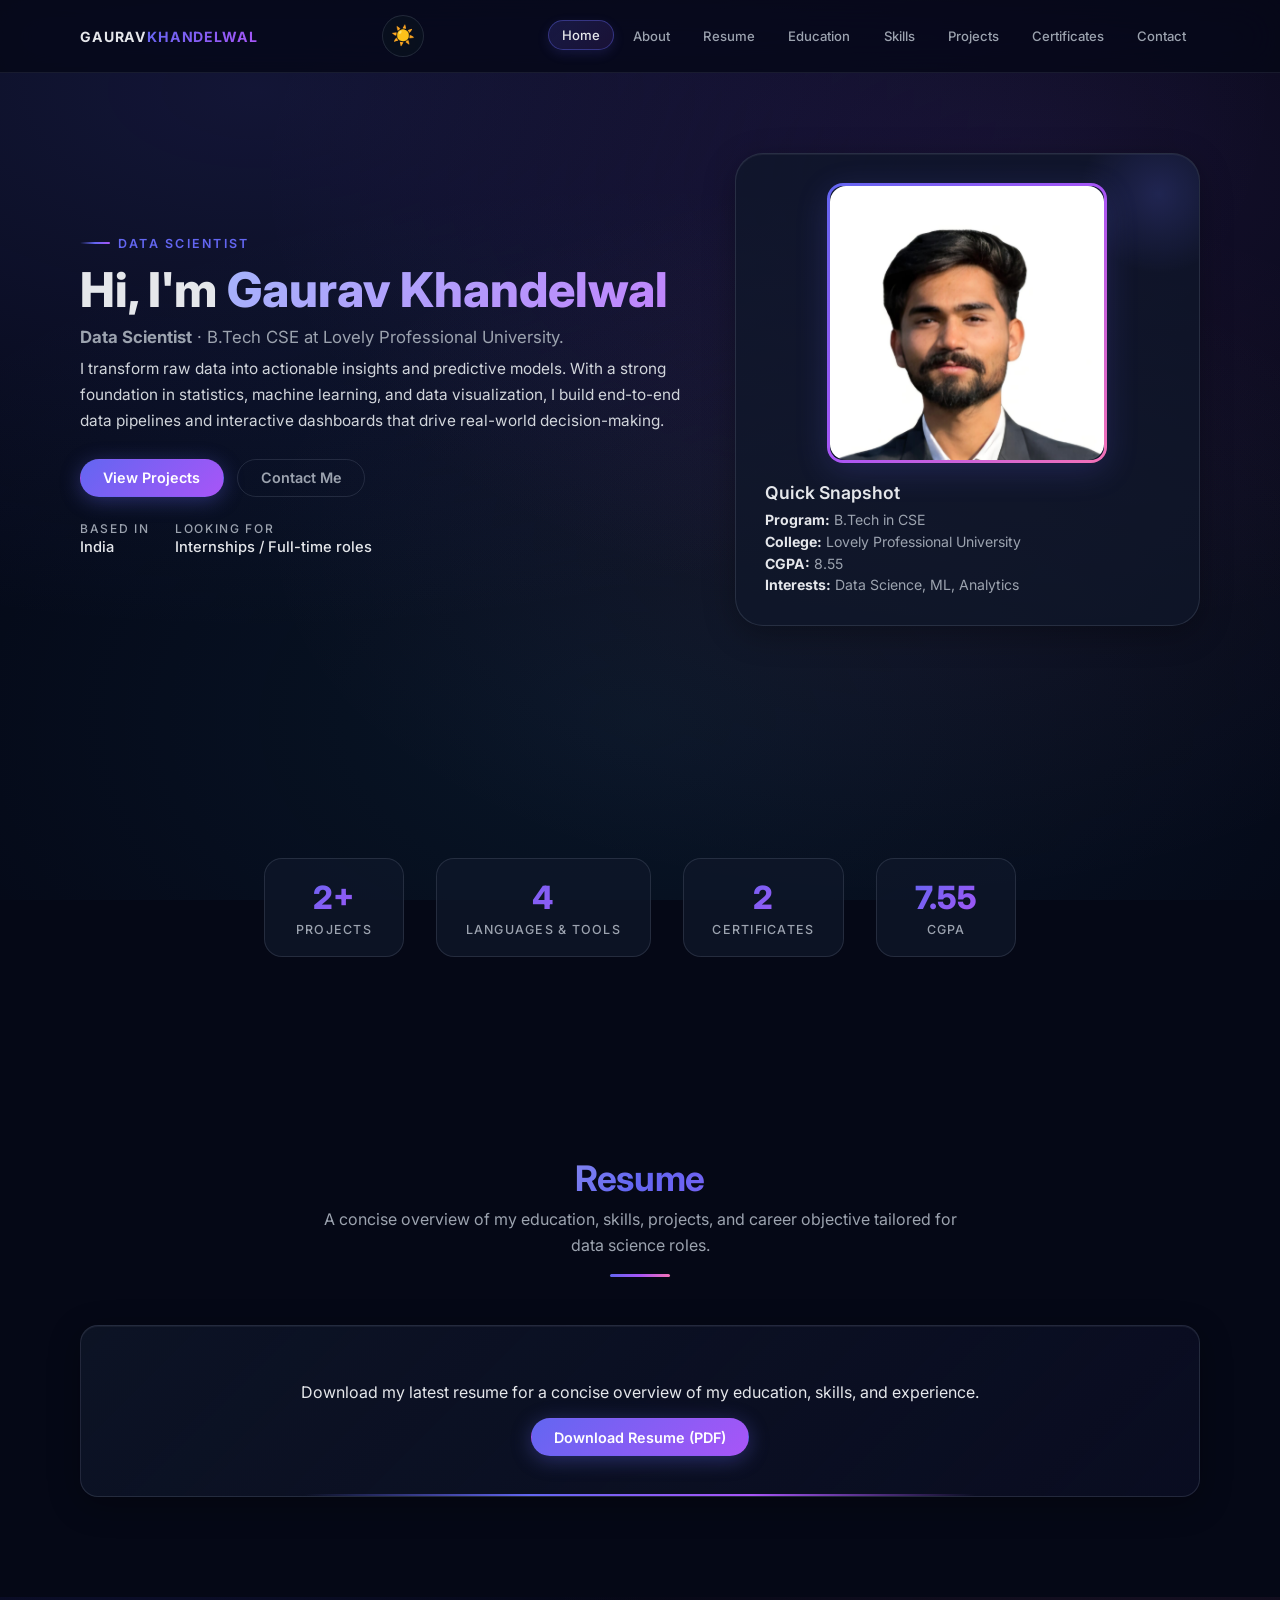
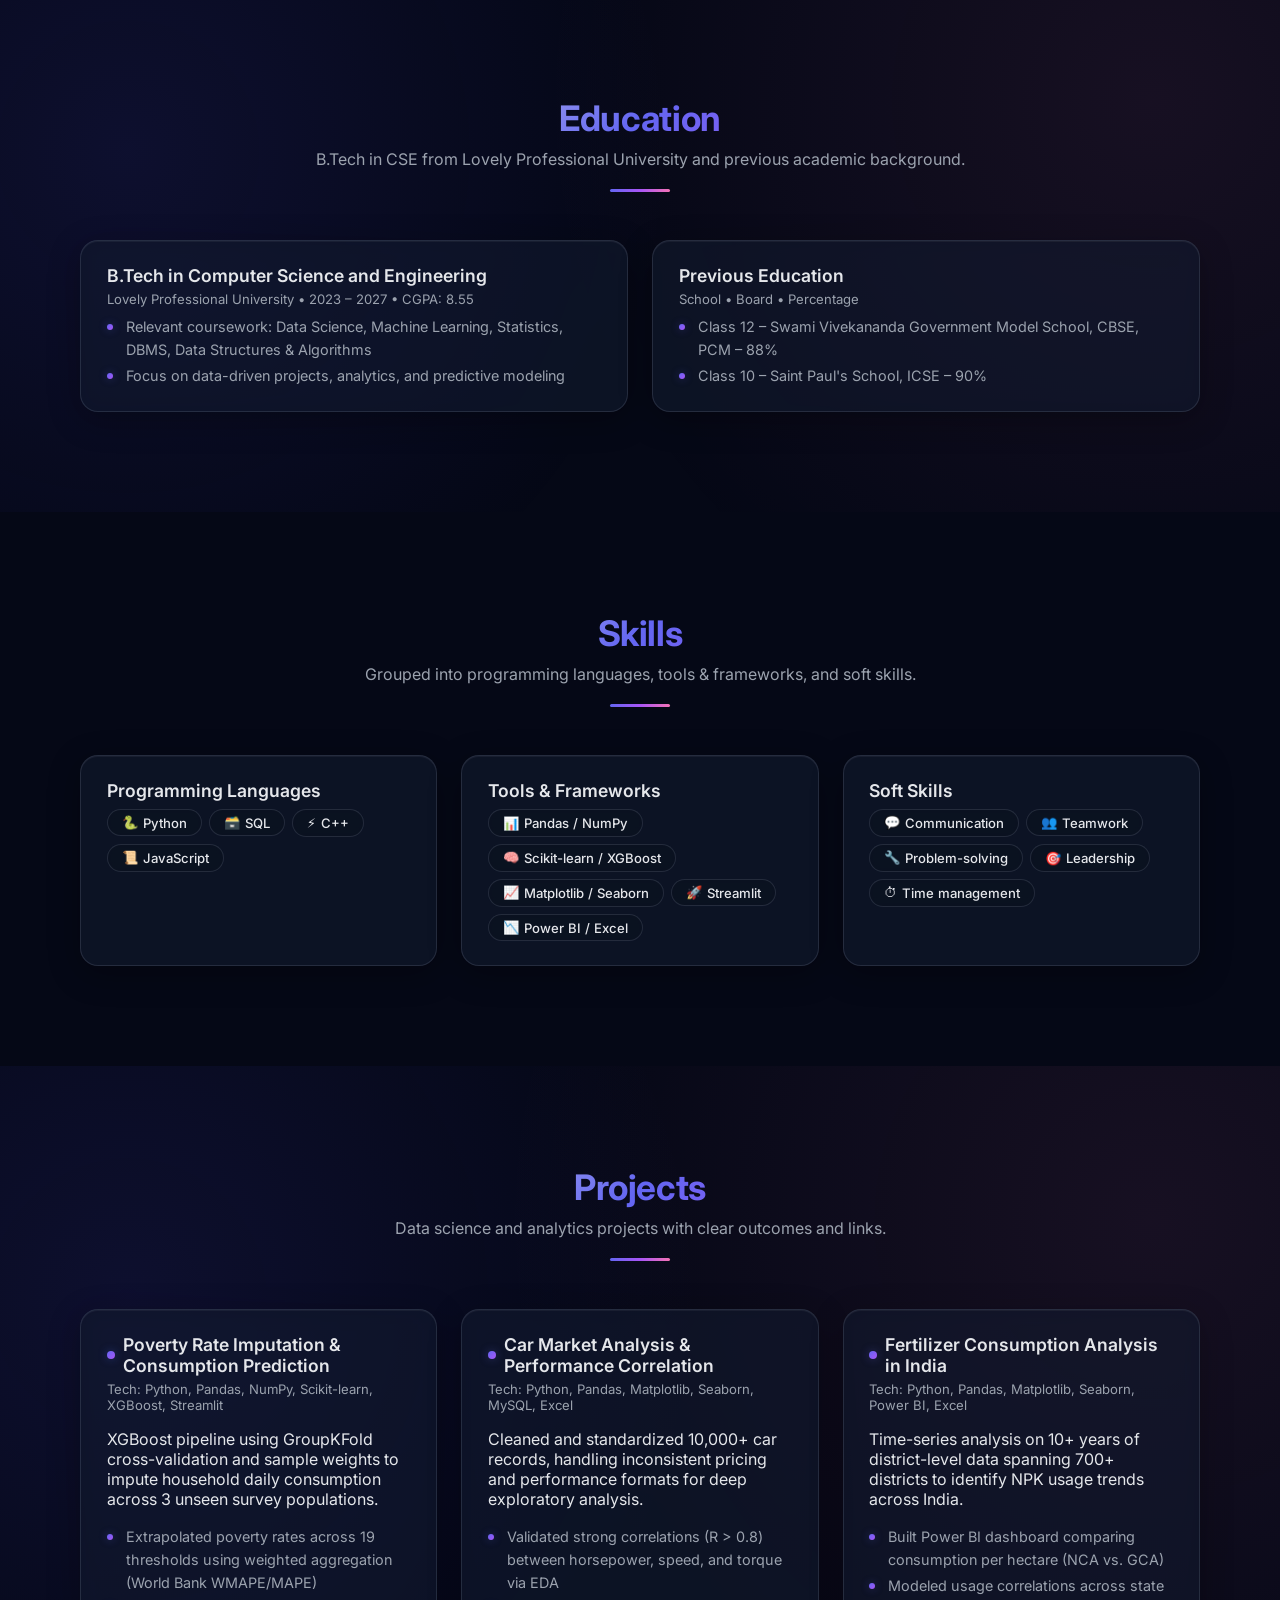
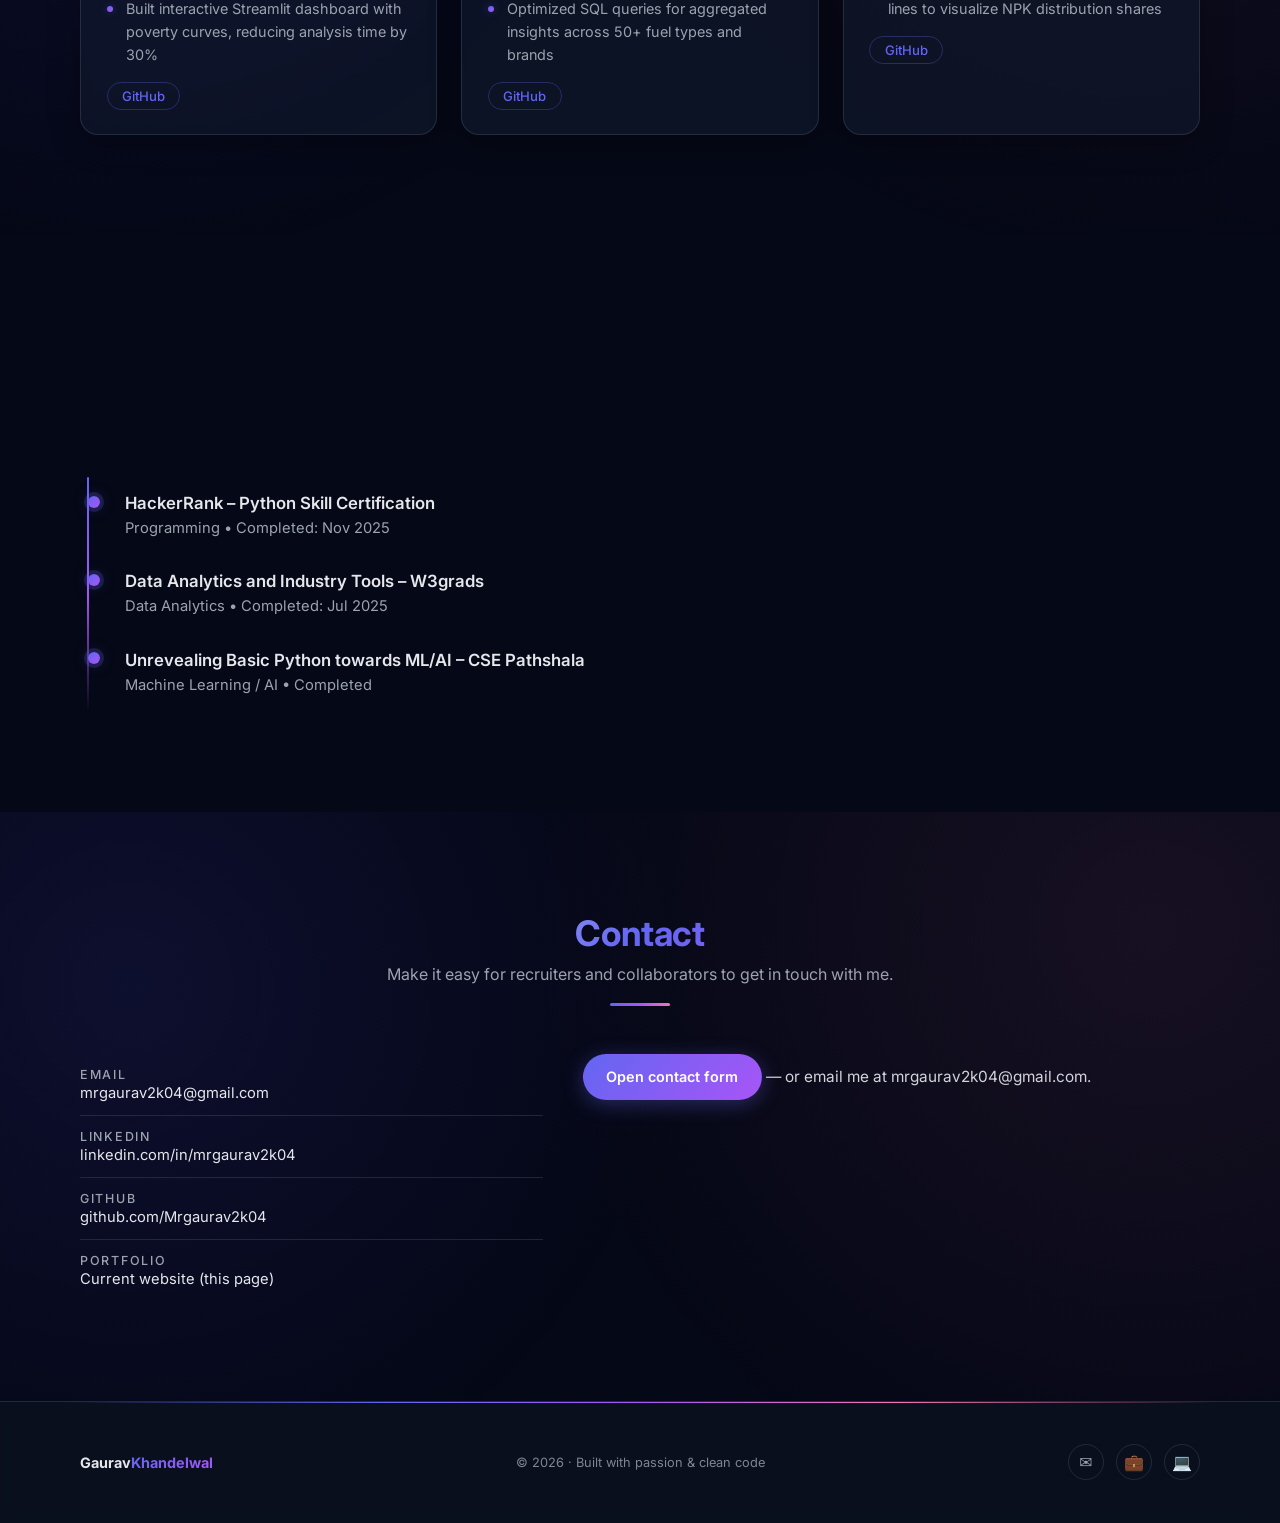
==== index.html @ 35ef51c4 "Add files via upload" ====
<!DOCTYPE html>
<html lang="en">

<head>
  <meta charset="UTF-8" />
  <meta name="viewport" content="width=device-width, initial-scale=1.0" />
  <title>Portfolio | Gaurav Khandelwal</title>
  <meta name="description"
    content="Gaurav Khandelwal – Data Scientist. B.Tech CSE at LPU. Portfolio: projects, skills, education, resume." />
  <link rel="stylesheet" href="styles.css" />
  <link rel="preconnect" href="https://fonts.googleapis.com" />
  <link rel="preconnect" href="https://fonts.gstatic.com" crossorigin />
  <link href="https://fonts.googleapis.com/css2?family=Inter:wght@300;400;500;600;700;800&display=swap"
    rel="stylesheet" />
</head>

<body>
  <canvas id="particles-canvas"></canvas>

  <header class="site-header">
    <div class="container header-inner">
      <div class="logo">Gaurav<span>Khandelwal</span></div>
      <button type="button" class="theme-toggle" id="theme-toggle" aria-label="Toggle day/night mode">
        <span class="icon-sun" aria-hidden="true">☀️</span>
        <span class="icon-moon" aria-hidden="true">🌙</span>
      </button>
      <nav class="main-nav">
        <a href="index.html">Home</a>
        <a href="about.html">About</a>
        <a href="resume.html">Resume</a>
        <a href="education.html">Education</a>
        <a href="skills.html">Skills</a>
        <a href="projects.html">Projects</a>
        <a href="certificates.html">Certificates</a>
        <a href="contact.html">Contact</a>
      </nav>
    </div>
  </header>

  <main>
    <!-- Hero / About Me -->
    <section id="about" class="section hero">
      <div class="container hero-grid">
        <div class="hero-text reveal">
          <p class="eyebrow">Data Scientist</p>
          <h1>Hi, I'm <span>Gaurav Khandelwal</span></h1>
          <p class="hero-subtitle">
            <strong>Data Scientist</strong> · B.Tech CSE at Lovely Professional University.
          </p>
          <p class="hero-body">
            I transform raw data into actionable insights and predictive models.
            With a strong foundation in statistics, machine learning, and data
            visualization, I build end-to-end data pipelines and interactive
            dashboards that drive real-world decision-making.
          </p>
          <div class="hero-actions">
            <a href="projects.html" class="btn primary">View Projects</a>
            <a href="contact.html" class="btn ghost">Contact Me</a>
          </div>
          <div class="hero-meta">
            <div class="meta-item">
              <span class="meta-label">Based in</span>
              <span class="meta-value">India</span>
            </div>
            <div class="meta-item">
              <span class="meta-label">Looking for</span>
              <span class="meta-value">Internships / Full-time roles</span>
            </div>
          </div>
        </div>
        <div class="hero-card reveal-scale">
          <div class="profile-photo-placeholder">
            <img src="WhatsApp Image 2026-03-17 at 4.55.16 PM.jpeg" alt="Portrait of Gaurav Khandelwal" />
          </div>
          <div class="hero-card-body">
            <h2>Quick Snapshot</h2>
            <ul>
              <li><strong>Program:</strong> B.Tech in CSE</li>
              <li><strong>College:</strong> Lovely Professional University</li>
              <li><strong>CGPA:</strong> 8.55</li>
              <li><strong>Interests:</strong> Data Science, ML, Analytics</li>
            </ul>
          </div>
        </div>
      </div>
    </section>

    <!-- Stats -->
    <section class="section">
      <div class="container">
        <div class="stats-row reveal">
          <div class="stat-item">
            <span class="stat-number" data-count="3" data-suffix="+">0</span>
            <span class="stat-label">Projects</span>
          </div>
          <div class="stat-item">
            <span class="stat-number" data-count="5">0</span>
            <span class="stat-label">Languages & Tools</span>
          </div>
          <div class="stat-item">
            <span class="stat-number" data-count="3">0</span>
            <span class="stat-label">Certificates</span>
          </div>
          <div class="stat-item">
            <span class="stat-number" data-count="8" data-suffix=".55">0</span>
            <span class="stat-label">CGPA</span>
          </div>
        </div>
      </div>
    </section>

    <!-- Resume -->
    <section id="resume" class="section">
      <div class="container">
        <div class="section-heading reveal">
          <h2>Resume</h2>
          <p>
            A concise overview of my education, skills, projects, and
            career objective tailored for data science roles.
          </p>
        </div>
        <div class="card resume-card reveal-scale">
          <p>
            Download my latest resume for a concise overview of my education,
            skills, and experience.
          </p>
          <a href="General CV Gaurav.pdf" class="btn primary" download>Download Resume (PDF)</a>
        </div>
      </div>
    </section>

    <!-- Education -->
    <section id="education" class="section alt">
      <div class="container">
        <div class="section-heading reveal">
          <h2>Education</h2>
          <p>
            B.Tech in CSE from Lovely Professional University and previous
            academic background.
          </p>
        </div>
        <div class="grid two-cols reveal-stagger">
          <div class="card">
            <h3>B.Tech in Computer Science and Engineering</h3>
            <p class="meta">
              Lovely Professional University • 2023 – 2027 • CGPA: 8.55
            </p>
            <ul class="bullet-list">
              <li>Relevant coursework: Data Science, Machine Learning, Statistics, DBMS, Data Structures & Algorithms
              </li>
              <li>Focus on data-driven projects, analytics, and predictive modeling</li>
            </ul>
          </div>
          <div class="card">
            <h3>Previous Education</h3>
            <p class="meta">School • Board • Percentage</p>
            <ul class="bullet-list">
              <li>Class 12 – Swami Vivekananda Government Model School, CBSE, PCM – 88%</li>
              <li>Class 10 – Saint Paul's School, ICSE – 90%</li>
            </ul>
          </div>
        </div>
      </div>
    </section>

    <!-- Skills -->
    <section id="skills" class="section">
      <div class="container">
        <div class="section-heading reveal">
          <h2>Skills</h2>
          <p>
            Grouped into programming languages, tools & frameworks, and soft
            skills.
          </p>
        </div>
        <div class="grid three-cols reveal-stagger">
          <div class="card">
            <h3>Programming Languages</h3>
            <ul class="tag-list">
              <li><span class="skill-icon">🐍</span> Python</li>
              <li><span class="skill-icon">🗃️</span> SQL</li>
              <li><span class="skill-icon">⚡</span> C++</li>
              <li><span class="skill-icon">📜</span> JavaScript</li>
            </ul>
          </div>
          <div class="card">
            <h3>Tools & Frameworks</h3>
            <ul class="tag-list">
              <li><span class="skill-icon">📊</span> Pandas / NumPy</li>
              <li><span class="skill-icon">🧠</span> Scikit-learn / XGBoost</li>
              <li><span class="skill-icon">📈</span> Matplotlib / Seaborn</li>
              <li><span class="skill-icon">🚀</span> Streamlit</li>
              <li><span class="skill-icon">📉</span> Power BI / Excel</li>
            </ul>
          </div>
          <div class="card">
            <h3>Soft Skills</h3>
            <ul class="tag-list">
              <li><span class="skill-icon">💬</span> Communication</li>
              <li><span class="skill-icon">👥</span> Teamwork</li>
              <li><span class="skill-icon">🔧</span> Problem-solving</li>
              <li><span class="skill-icon">🎯</span> Leadership</li>
              <li><span class="skill-icon">⏱</span> Time management</li>
            </ul>
          </div>
        </div>
      </div>
    </section>

    <!-- Projects -->
    <section id="projects" class="section alt">
      <div class="container">
        <div class="section-heading reveal">
          <h2>Projects</h2>
          <p>
            Data science and analytics projects with clear outcomes
            and links.
          </p>
        </div>
        <div class="grid three-cols reveal-stagger">
          <article class="card project-card">
            <h3>Poverty Rate Imputation & Consumption Prediction</h3>
            <p class="meta">Tech: Python, Pandas, NumPy, Scikit-learn, XGBoost, Streamlit</p>
            <p>
              XGBoost pipeline using GroupKFold cross-validation and sample weights
              to impute household daily consumption across 3 unseen survey populations.
            </p>
            <ul class="bullet-list">
              <li>Extrapolated poverty rates across 19 thresholds using weighted aggregation (World Bank WMAPE/MAPE)
              </li>
              <li>Built interactive Streamlit dashboard with poverty curves, reducing analysis time by 30%</li>
            </ul>
            <div class="project-links">
              <a href="https://github.com/Mrgaurav2k04/imputing-consumption-and-predict-poverty-rates" target="_blank"
                rel="noreferrer">GitHub</a>
            </div>
          </article>
          <article class="card project-card">
            <h3>Car Market Analysis & Performance Correlation</h3>
            <p class="meta">Tech: Python, Pandas, Matplotlib, Seaborn, MySQL, Excel</p>
            <p>
              Cleaned and standardized 10,000+ car records, handling inconsistent
              pricing and performance formats for deep exploratory analysis.
            </p>
            <ul class="bullet-list">
              <li>Validated strong correlations (R > 0.8) between horsepower, speed, and torque via EDA</li>
              <li>Optimized SQL queries for aggregated insights across 50+ fuel types and brands</li>
            </ul>
            <div class="project-links">
              <a href="https://github.com/Mrgaurav2k04" target="_blank" rel="noreferrer">GitHub</a>
            </div>
          </article>
          <article class="card project-card">
            <h3>Fertilizer Consumption Analysis in India</h3>
            <p class="meta">Tech: Python, Pandas, Matplotlib, Seaborn, Power BI, Excel</p>
            <p>
              Time-series analysis on 10+ years of district-level data spanning
              700+ districts to identify NPK usage trends across India.
            </p>
            <ul class="bullet-list">
              <li>Built Power BI dashboard comparing consumption per hectare (NCA vs. GCA)</li>
              <li>Modeled usage correlations across state lines to visualize NPK distribution shares</li>
            </ul>
            <div class="project-links">
              <a href="https://github.com/Mrgaurav2k04" target="_blank" rel="noreferrer">GitHub</a>
            </div>
          </article>
        </div>
      </div>
    </section>

    <!-- Certificates -->
    <section id="certificates" class="section">
      <div class="container">
        <div class="section-heading reveal">
          <h2>Certificates</h2>
          <p>
            Relevant courses and certifications that strengthen my
            profile.
          </p>
        </div>
        <div class="timeline reveal">
          <div class="timeline-item">
            <h3>HackerRank – Python Skill Certification</h3>
            <p class="meta">Programming • Completed: Nov 2025</p>
          </div>
          <div class="timeline-item">
            <h3>Data Analytics and Industry Tools – W3grads</h3>
            <p class="meta">Data Analytics • Completed: Jul 2025</p>
          </div>
          <div class="timeline-item">
            <h3>Unrevealing Basic Python towards ML/AI – CSE Pathshala</h3>
            <p class="meta">Machine Learning / AI • Completed</p>
          </div>
        </div>
      </div>
    </section>

    <!-- Contact -->
    <section id="contact" class="section alt">
      <div class="container">
        <div class="section-heading reveal">
          <h2>Contact</h2>
          <p>
            Make it easy for recruiters and collaborators to get in touch with me.
          </p>
        </div>
        <div class="contact-grid reveal">
          <div>
            <ul class="contact-list">
              <li>
                <span class="label">Email</span>
                <a href="mailto:mrgaurav2k04@gmail.com">mrgaurav2k04@gmail.com</a>
              </li>
              <li>
                <span class="label">LinkedIn</span>
                <a href="https://www.linkedin.com/in/mrgaurav2k04/" target="_blank"
                  rel="noreferrer">linkedin.com/in/mrgaurav2k04</a>
              </li>
              <li>
                <span class="label">GitHub</span>
                <a href="https://github.com/Mrgaurav2k04" target="_blank" rel="noreferrer">github.com/Mrgaurav2k04</a>
              </li>
              <li>
                <span class="label">Portfolio</span>
                <span>Current website (this page)</span>
              </li>
            </ul>
          </div>
          <p class="hero-body" style="margin-top: 0;">
            <a href="contact.html" class="btn primary">Open contact form</a>
            — or email me at <a href="mailto:mrgaurav2k04@gmail.com">mrgaurav2k04@gmail.com</a>.
          </p>
        </div>
      </div>
    </section>
  </main>

  <footer class="site-footer">
    <div class="container footer-inner">
      <div class="footer-brand">Gaurav<span>Khandelwal</span></div>
      <p class="footer-note">© <span id="year">2026</span> · Built with passion & clean code</p>
      <div class="footer-socials">
        <a href="mailto:mrgaurav2k04@gmail.com" aria-label="Email" title="Email">✉️</a>
        <a href="https://www.linkedin.com/in/mrgaurav2k04/" target="_blank" rel="noreferrer" aria-label="LinkedIn"
          title="LinkedIn">💼</a>
        <a href="https://github.com/Mrgaurav2k04" target="_blank" rel="noreferrer" aria-label="GitHub"
          title="GitHub">💻</a>
      </div>
    </div>
  </footer>

  <script src="script.js"></script>
</body>

</html>
---- styles.css ----
/* ============================================================
   DESIGN TOKENS
   ============================================================ */

:root {
  /* Palette */
  --bg: #050816;
  --bg-alt: #0b1020;
  --card-bg: rgba(15, 23, 42, 0.75);
  --card-bg-solid: #0f172a;
  --card-bg-soft: rgba(11, 18, 32, 0.8);
  --accent: #6366f1;
  --accent-soft: rgba(99, 102, 241, 0.15);
  --accent-strong: #a855f7;
  --accent-glow: rgba(99, 102, 241, 0.35);
  --accent2: #f472b6;
  --accent3: #38bdf8;
  --text: #e5e7eb;
  --muted: #9ca3af;
  --border-subtle: rgba(148, 163, 184, 0.18);
  --border-glow: rgba(99, 102, 241, 0.3);

  /* Radii */
  --radius-sm: 10px;
  --radius-md: 14px;
  --radius-lg: 18px;
  --radius-xl: 24px;

  /* Shadows */
  --shadow-soft: 0 20px 50px rgba(0, 0, 0, 0.4);
  --shadow-glow: 0 0 40px rgba(129, 140, 248, 0.35);
  --shadow-card: 0 8px 32px rgba(0, 0, 0, 0.3), inset 0 1px 0 rgba(255, 255, 255, 0.05);

  /* Layout */
  --nav-height: 72px;

  /* Backgrounds */
  --body-bg: #050816;
  --header-bg: rgba(5, 8, 22, 0.82);
  --header-border: rgba(148, 163, 184, 0.12);
  --nav-hover-bg: rgba(99, 102, 241, 0.1);
  --hero-body-color: #d1d5db;

  /* Animation */
  --ease-out-expo: cubic-bezier(0.16, 1, 0.3, 1);
  --ease-spring: cubic-bezier(0.34, 1.56, 0.64, 1);
}

[data-theme="light"] {
  --bg: #f1f5f9;
  --bg-alt: #e2e8f0;
  --card-bg: rgba(255, 255, 255, 0.78);
  --card-bg-solid: #ffffff;
  --card-bg-soft: rgba(248, 250, 252, 0.85);
  --text: #1e293b;
  --muted: #64748b;
  --border-subtle: rgba(100, 116, 139, 0.2);
  --border-glow: rgba(99, 102, 241, 0.2);
  --shadow-soft: 0 20px 50px rgba(15, 23, 42, 0.08);
  --shadow-glow: 0 0 30px rgba(99, 102, 241, 0.18);
  --shadow-card: 0 8px 32px rgba(15, 23, 42, 0.06), inset 0 1px 0 rgba(255, 255, 255, 0.8);
  --body-bg: #f1f5f9;
  --header-bg: rgba(241, 245, 249, 0.88);
  --header-border: rgba(148, 163, 184, 0.25);
  --nav-hover-bg: rgba(99, 102, 241, 0.08);
  --hero-body-color: #475569;
}

/* ============================================================
   RESET & BASE
   ============================================================ */

*,
*::before,
*::after {
  box-sizing: border-box;
}

html {
  scroll-behavior: smooth;
}

body {
  margin: 0;
  font-family: "Inter", system-ui, -apple-system, BlinkMacSystemFont, sans-serif;
  background: var(--body-bg);
  color: var(--text);
  -webkit-font-smoothing: antialiased;
  -moz-osx-font-smoothing: grayscale;
  transition: background 0.4s ease, color 0.4s ease;
  overflow-x: hidden;
  min-height: 100vh;
  position: relative;
}

/* Animated mesh gradient background */
body::before {
  content: "";
  position: fixed;
  inset: 0;
  z-index: -2;
  background:
    radial-gradient(ellipse 80% 60% at 20% 10%, rgba(99, 102, 241, 0.15), transparent),
    radial-gradient(ellipse 60% 50% at 80% 20%, rgba(168, 85, 247, 0.1), transparent),
    radial-gradient(ellipse 70% 60% at 50% 80%, rgba(56, 189, 248, 0.08), transparent),
    radial-gradient(ellipse 50% 40% at 70% 60%, rgba(244, 114, 182, 0.06), transparent);
  animation: meshShift 20s ease-in-out infinite alternate;
  pointer-events: none;
}

[data-theme="light"] body::before {
  background:
    radial-gradient(ellipse 80% 60% at 20% 10%, rgba(99, 102, 241, 0.06), transparent),
    radial-gradient(ellipse 60% 50% at 80% 20%, rgba(168, 85, 247, 0.04), transparent),
    radial-gradient(ellipse 70% 60% at 50% 80%, rgba(56, 189, 248, 0.04), transparent);
}

@keyframes meshShift {
  0% {
    opacity: 1;
    transform: scale(1);
  }

  50% {
    opacity: 0.85;
    transform: scale(1.05);
  }

  100% {
    opacity: 1;
    transform: scale(1);
  }
}

/* Particle canvas (placed by JS) */
#particles-canvas {
  position: fixed;
  inset: 0;
  z-index: -1;
  pointer-events: none;
}

a {
  color: inherit;
  text-decoration: none;
}

img {
  max-width: 100%;
  display: block;
}

/* ============================================================
   LAYOUT
   ============================================================ */

.container {
  width: min(1120px, 100% - 2.5rem);
  margin: 0 auto;
}

.section {
  padding: 100px 0;
  position: relative;
}

.section.alt {
  background:
    radial-gradient(circle at 10% 30%, rgba(79, 70, 229, 0.12), transparent 45%),
    radial-gradient(circle at 90% 20%, rgba(244, 114, 182, 0.08), transparent 50%);
}

[data-theme="light"] .section.alt {
  background:
    radial-gradient(circle at 10% 30%, rgba(99, 102, 241, 0.06), transparent 45%),
    radial-gradient(circle at 90% 20%, rgba(244, 114, 182, 0.04), transparent 50%);
}

.section-heading {
  max-width: 660px;
  margin: 0 auto 48px;
  text-align: center;
}

.section-heading h2 {
  font-size: 2.2rem;
  margin: 0 0 0.5rem;
  letter-spacing: -0.01em;
  font-weight: 700;
  background: linear-gradient(135deg, var(--text) 0%, var(--accent) 50%, var(--accent-strong) 100%);
  -webkit-background-clip: text;
  background-clip: text;
  color: transparent;
}

.section-heading p {
  margin: 0;
  color: var(--muted);
  font-size: 1rem;
  line-height: 1.6;
}

/* Section divider decoration */
.section-heading::after {
  content: "";
  display: block;
  width: 60px;
  height: 3px;
  margin: 16px auto 0;
  border-radius: 999px;
  background: linear-gradient(90deg, var(--accent), var(--accent-strong), var(--accent2));
}

/* ============================================================
   HEADER
   ============================================================ */

.site-header {
  position: sticky;
  top: 0;
  z-index: 100;
  -webkit-backdrop-filter: blur(20px) saturate(1.4);
  backdrop-filter: blur(20px) saturate(1.4);
  background: var(--header-bg);
  border-bottom: 1px solid var(--header-border);
  transition: background 0.4s ease, border-color 0.4s ease, box-shadow 0.4s ease;
}

.site-header.scrolled {
  box-shadow: 0 4px 30px rgba(0, 0, 0, 0.15);
}

.header-inner {
  height: var(--nav-height);
  display: flex;
  align-items: center;
  justify-content: space-between;
  gap: 1.5rem;
}

/* Theme toggle */
.theme-toggle {
  display: flex;
  align-items: center;
  justify-content: center;
  width: 42px;
  height: 42px;
  padding: 0;
  border: 1px solid var(--border-subtle);
  border-radius: 999px;
  background: var(--card-bg-soft);
  color: var(--text);
  cursor: pointer;
  font-size: 1.2rem;
  transition: all 0.3s var(--ease-spring);
  -webkit-backdrop-filter: blur(8px);
  backdrop-filter: blur(8px);
}

.theme-toggle:hover {
  background: var(--nav-hover-bg);
  transform: scale(1.1) rotate(15deg);
  border-color: var(--accent);
  box-shadow: 0 0 20px var(--accent-glow);
}

.theme-toggle .icon-moon {
  display: none;
}

.theme-toggle .icon-sun {
  display: block;
}

[data-theme="light"] .theme-toggle .icon-sun {
  display: none;
}

[data-theme="light"] .theme-toggle .icon-moon {
  display: block;
}

/* Logo */
.logo {
  font-weight: 700;
  letter-spacing: 0.06em;
  text-transform: uppercase;
  font-size: 0.88rem;
  color: var(--text);
  position: relative;
  transition: color 0.3s ease;
}

.logo span {
  background: linear-gradient(135deg, var(--accent), var(--accent-strong));
  -webkit-background-clip: text;
  background-clip: text;
  color: transparent;
}

/* Navigation */
.main-nav {
  display: flex;
  flex-wrap: wrap;
  gap: 0.35rem;
  font-size: 0.82rem;
}

.main-nav a {
  padding: 0.4rem 0.8rem;
  border-radius: 999px;
  color: var(--muted);
  border: 1px solid transparent;
  transition: all 0.25s var(--ease-out-expo);
  position: relative;
  font-weight: 500;
}

.main-nav a:hover,
.main-nav a.active {
  background: var(--nav-hover-bg);
  border-color: var(--border-glow);
  color: var(--text);
  transform: translateY(-1px);
  box-shadow: 0 4px 12px rgba(99, 102, 241, 0.15);
}

.main-nav a.active {
  background: linear-gradient(135deg, rgba(99, 102, 241, 0.18), rgba(168, 85, 247, 0.12));
  color: var(--text);
  border-color: rgba(99, 102, 241, 0.4);
}

/* ============================================================
   HERO
   ============================================================ */

.hero {
  padding-top: 80px;
}

.hero-grid {
  display: grid;
  grid-template-columns: minmax(0, 3fr) minmax(0, 2.3fr);
  gap: 3rem;
  align-items: center;
}

.hero-text h1 {
  font-size: clamp(2.2rem, 4.5vw, 3rem);
  margin: 0 0 0.6rem;
  font-weight: 800;
  line-height: 1.15;
}

.hero-text h1 span {
  background: linear-gradient(135deg, #a5b4fc, #c084fc, #f9a8d4);
  -webkit-background-clip: text;
  background-clip: text;
  color: transparent;
  background-size: 200% 200%;
  animation: gradientFlow 4s ease-in-out infinite;
}

[data-theme="light"] .hero-text h1 span {
  background: linear-gradient(135deg, #4f46e5, #7c3aed, #db2777);
  -webkit-background-clip: text;
  background-clip: text;
  color: transparent;
  background-size: 200% 200%;
  animation: gradientFlow 4s ease-in-out infinite;
}

@keyframes gradientFlow {

  0%,
  100% {
    background-position: 0% 50%;
  }

  50% {
    background-position: 100% 50%;
  }
}

.hero-subtitle {
  margin: 0 0 0.6rem;
  font-size: 1.05rem;
  color: var(--muted);
}

.hero-body {
  margin: 0 0 1.5rem;
  font-size: 0.96rem;
  color: var(--hero-body-color);
  line-height: 1.7;
}

.eyebrow {
  display: inline-flex;
  align-items: center;
  gap: 0.5rem;
  font-size: 0.78rem;
  text-transform: uppercase;
  letter-spacing: 0.18em;
  color: var(--accent);
  margin-bottom: 0.7rem;
  font-weight: 600;
}

.eyebrow::before {
  content: "";
  width: 30px;
  height: 2px;
  background: linear-gradient(90deg, transparent, var(--accent), var(--accent-strong));
  border-radius: 999px;
}

.hero-actions {
  display: flex;
  flex-wrap: wrap;
  gap: 0.85rem;
  margin-bottom: 1.5rem;
}

/* Buttons */
.btn {
  display: inline-flex;
  align-items: center;
  justify-content: center;
  gap: 0.4rem;
  padding: 0.6rem 1.4rem;
  border-radius: 999px;
  font-size: 0.9rem;
  font-weight: 600;
  border: 1px solid transparent;
  cursor: pointer;
  transition: all 0.3s var(--ease-spring);
  position: relative;
  overflow: hidden;
}

.btn::before {
  content: "";
  position: absolute;
  inset: 0;
  border-radius: inherit;
  opacity: 0;
  transition: opacity 0.3s ease;
}

.btn.primary {
  background: linear-gradient(135deg, var(--accent), var(--accent-strong));
  color: white;
  box-shadow: 0 4px 20px rgba(99, 102, 241, 0.35);
}

.btn.primary::before {
  background: linear-gradient(135deg, var(--accent-strong), var(--accent2));
}

.btn.primary:hover {
  transform: translateY(-2px) scale(1.02);
  box-shadow: 0 8px 35px rgba(99, 102, 241, 0.5);
}

.btn.primary:hover::before {
  opacity: 1;
}

.btn.secondary {
  background: var(--card-bg);
  color: var(--text);
  border-color: var(--border-subtle);
  -webkit-backdrop-filter: blur(8px);
  backdrop-filter: blur(8px);
}

.btn.secondary:hover {
  border-color: var(--accent);
  box-shadow: 0 4px 20px var(--accent-glow);
  transform: translateY(-2px);
}

.btn.ghost {
  background: transparent;
  color: var(--muted);
  border-color: var(--border-subtle);
}

.btn.ghost:hover {
  background: var(--nav-hover-bg);
  color: var(--text);
  border-color: var(--border-glow);
  transform: translateY(-2px);
}

.btn.full-width {
  width: 100%;
}

/* Hero meta */
.hero-meta {
  display: flex;
  flex-wrap: wrap;
  gap: 1.6rem;
  margin-top: 0.5rem;
}

.meta-item {
  display: flex;
  flex-direction: column;
  gap: 0.15rem;
}

.meta-label {
  font-size: 0.75rem;
  text-transform: uppercase;
  letter-spacing: 0.14em;
  color: var(--muted);
  font-weight: 500;
}

.meta-value {
  font-size: 0.92rem;
  font-weight: 500;
}

/* Hero card */
.hero-card {
  background: var(--card-bg);
  border-radius: 28px;
  border: 1px solid var(--border-subtle);
  box-shadow: var(--shadow-card);
  padding: 1.8rem 1.8rem 2rem;
  position: relative;
  overflow: hidden;
  -webkit-backdrop-filter: blur(16px);
  backdrop-filter: blur(16px);
  transition: transform 0.4s var(--ease-out-expo), box-shadow 0.4s ease;
}

.hero-card:hover {
  transform: translateY(-4px);
  box-shadow: var(--shadow-card), 0 0 60px var(--accent-glow);
}

/* Gradient border glow */
.hero-card::before {
  content: "";
  position: absolute;
  inset: -1px;
  border-radius: inherit;
  background: linear-gradient(135deg, rgba(99, 102, 241, 0.3), rgba(168, 85, 247, 0.2), rgba(244, 114, 182, 0.15));
  z-index: -1;
  opacity: 0;
  transition: opacity 0.4s ease;
}

.hero-card:hover::before {
  opacity: 1;
}

/* Decorative orb inside card */
.hero-card::after {
  content: "";
  position: absolute;
  top: -40px;
  right: -40px;
  width: 160px;
  height: 160px;
  border-radius: 50%;
  background: radial-gradient(circle, rgba(99, 102, 241, 0.2), transparent 70%);
  pointer-events: none;
  animation: orbFloat 6s ease-in-out infinite;
}

@keyframes orbFloat {

  0%,
  100% {
    transform: translate(0, 0);
  }

  50% {
    transform: translate(-10px, 10px);
  }
}

.hero-card>* {
  position: relative;
  z-index: 1;
}

.profile-photo-placeholder {
  width: 280px;
  height: 280px;
  border-radius: 16px;
  border: 3px solid transparent;
  background-image: linear-gradient(var(--card-bg-solid), var(--card-bg-solid)),
    linear-gradient(135deg, var(--accent), var(--accent-strong), var(--accent2));
  background-origin: border-box;
  background-clip: padding-box, border-box;
  display: flex;
  align-items: center;
  justify-content: center;
  font-size: 0.8rem;
  color: var(--muted);
  margin: 0 auto 1.2rem;
  overflow: hidden;
  box-shadow: 0 8px 32px rgba(99, 102, 241, 0.2);
  transition: transform 0.4s var(--ease-spring), box-shadow 0.4s ease;
}

.profile-photo-placeholder:hover {
  transform: scale(1.03);
  box-shadow: 0 12px 40px rgba(99, 102, 241, 0.35);
}

.profile-photo-placeholder img {
  width: 100%;
  height: 100%;
  border-radius: inherit;
  object-fit: cover;
  display: block;
}

[data-theme="light"] .hero-card {
  background: var(--card-bg);
}

[data-theme="light"] .profile-photo-placeholder {
  background-image: linear-gradient(var(--card-bg-solid), var(--card-bg-solid)),
    linear-gradient(135deg, var(--accent), var(--accent-strong), var(--accent2));
}

.hero-card-body h2 {
  margin: 0 0 0.5rem;
  font-size: 1.1rem;
  font-weight: 600;
}

.hero-card-body ul {
  list-style: none;
  margin: 0;
  padding: 0;
  font-size: 0.88rem;
  color: var(--muted);
}

.hero-card-body li+li {
  margin-top: 0.3rem;
}

.hero-card-body li strong {
  color: var(--text);
}

/* ============================================================
   CARDS & GRIDS
   ============================================================ */

.card {
  background: var(--card-bg);
  border-radius: var(--radius-lg);
  padding: 1.5rem 1.6rem;
  border: 1px solid var(--border-subtle);
  box-shadow: var(--shadow-card);
  -webkit-backdrop-filter: blur(12px);
  backdrop-filter: blur(12px);
  transition: all 0.35s var(--ease-out-expo);
  position: relative;
  overflow: hidden;
}

.card::before {
  content: "";
  position: absolute;
  inset: 0;
  border-radius: inherit;
  background: linear-gradient(135deg, rgba(99, 102, 241, 0.06), transparent 60%);
  opacity: 0;
  transition: opacity 0.35s ease;
  pointer-events: none;
}

.card:hover {
  transform: translateY(-4px);
  border-color: var(--border-glow);
  box-shadow: var(--shadow-card), 0 0 40px var(--accent-glow);
}

.card:hover::before {
  opacity: 1;
}

.card h3 {
  margin: 0 0 0.3rem;
  font-size: 1.1rem;
  font-weight: 600;
}

.grid {
  display: grid;
  gap: 1.5rem;
}

.two-cols {
  grid-template-columns: repeat(2, minmax(0, 1fr));
}

.three-cols {
  grid-template-columns: repeat(3, minmax(0, 1fr));
}

/* Resume card special */
.resume-card {
  text-align: center;
  padding: 2.5rem 2rem;
  background: linear-gradient(135deg, var(--card-bg), rgba(99, 102, 241, 0.05));
  position: relative;
}

.resume-card::after {
  content: "";
  position: absolute;
  bottom: 0;
  left: 50%;
  transform: translateX(-50%);
  width: 60%;
  height: 2px;
  background: linear-gradient(90deg, transparent, var(--accent), var(--accent-strong), transparent);
  border-radius: 999px;
}

/* ============================================================
   LISTS & TAGS
   ============================================================ */

.bullet-list {
  list-style: none;
  padding: 0;
  margin: 0.5rem 0 0;
  font-size: 0.9rem;
  color: var(--muted);
  line-height: 1.6;
}

.bullet-list li {
  position: relative;
  padding-left: 1.2rem;
}

.bullet-list li+li {
  margin-top: 0.2rem;
}

.bullet-list li::before {
  content: "";
  position: absolute;
  left: 0;
  top: 0.55rem;
  width: 6px;
  height: 6px;
  border-radius: 999px;
  background: linear-gradient(135deg, var(--accent), var(--accent-strong));
  box-shadow: 0 0 8px var(--accent-glow);
}

.tag-list {
  display: flex;
  flex-wrap: wrap;
  gap: 0.45rem;
  list-style: none;
  padding: 0;
  margin: 0.55rem 0 0;
}

.tag-list li {
  font-size: 0.82rem;
  padding: 0.3rem 0.85rem;
  border-radius: 999px;
  border: 1px solid var(--border-subtle);
  background: var(--card-bg-soft);
  color: var(--text);
  display: inline-flex;
  align-items: center;
  gap: 0.35rem;
  transition: all 0.25s var(--ease-spring);
  -webkit-backdrop-filter: blur(6px);
  backdrop-filter: blur(6px);
  font-weight: 500;
}

.tag-list li:hover {
  border-color: var(--accent);
  background: rgba(99, 102, 241, 0.12);
  transform: translateY(-2px) scale(1.05);
  box-shadow: 0 4px 16px var(--accent-glow);
}

.tag-list .skill-icon {
  font-style: normal;
  line-height: 1;
}

.meta {
  font-size: 0.82rem;
  color: var(--muted);
  margin: 0.15rem 0 0.45rem;
}

/* ============================================================
   PROJECT CARDS
   ============================================================ */

.project-card {
  position: relative;
}

.project-card h3 {
  margin-top: 0;
  display: flex;
  align-items: center;
  gap: 0.5rem;
}

.project-card h3::before {
  content: "";
  width: 8px;
  height: 8px;
  border-radius: 50%;
  background: linear-gradient(135deg, var(--accent), var(--accent-strong));
  box-shadow: 0 0 10px var(--accent-glow);
  flex-shrink: 0;
}

.project-links {
  display: flex;
  flex-wrap: wrap;
  gap: 0.7rem;
  margin-top: 1rem;
}

.project-links a {
  font-size: 0.82rem;
  color: var(--accent);
  padding: 0.3rem 0.9rem;
  border-radius: 999px;
  border: 1px solid var(--border-glow);
  transition: all 0.25s var(--ease-spring);
  font-weight: 500;
}

.project-links a:hover {
  background: rgba(99, 102, 241, 0.15);
  color: var(--text);
  transform: translateY(-1px);
  box-shadow: 0 4px 12px var(--accent-glow);
}

.hint {
  margin-top: 0.75rem;
  font-size: 0.82rem;
  color: var(--muted);
}

/* ============================================================
   TIMELINE
   ============================================================ */

.timeline {
  position: relative;
  margin-top: 1rem;
  padding-left: 2rem;
}

.timeline::before {
  content: "";
  position: absolute;
  left: 0.45rem;
  top: 0;
  bottom: 0;
  width: 2px;
  background: linear-gradient(to bottom, var(--accent), var(--accent-strong), transparent);
  border-radius: 999px;
}

.timeline-item {
  position: relative;
  padding: 1rem 0 1rem 0.8rem;
}

.timeline-item::before {
  content: "";
  position: absolute;
  left: -1.47rem;
  top: 1.15rem;
  width: 12px;
  height: 12px;
  border-radius: 50%;
  background: linear-gradient(135deg, var(--accent), var(--accent-strong));
  box-shadow: 0 0 0 4px rgba(99, 102, 241, 0.2), 0 0 15px var(--accent-glow);
  transition: all 0.3s ease;
}

.timeline-item:hover::before {
  transform: scale(1.3);
  box-shadow: 0 0 0 6px rgba(99, 102, 241, 0.3), 0 0 25px var(--accent-glow);
}

.timeline-item h3 {
  margin: 0;
  font-size: 1.05rem;
  font-weight: 600;
}

.timeline-item p {
  margin: 0.25rem 0 0;
  font-size: 0.92rem;
  color: var(--muted);
  line-height: 1.5;
}

.timeline-item a {
  display: inline-block;
  margin-top: 0.4rem;
  font-size: 0.82rem;
  color: var(--accent);
  transition: color 0.2s ease;
}

.timeline-item a:hover {
  color: var(--text);
}

/* ============================================================
   CERTIFICATE CARDS
   ============================================================ */

.cert-grid {
  display: grid;
  gap: 1.5rem;
}

.cert-card {
  display: grid;
  grid-template-columns: 220px 1fr;
  gap: 1.5rem;
  align-items: center;
  background: var(--card-bg);
  border-radius: var(--radius-xl);
  padding: 1.5rem;
  border: 1px solid var(--border-subtle);
  box-shadow: var(--shadow-card);
  -webkit-backdrop-filter: blur(12px);
  backdrop-filter: blur(12px);
  transition: all 0.35s var(--ease-out-expo);
  overflow: hidden;
  position: relative;
}

.cert-card::before {
  content: "";
  position: absolute;
  inset: 0;
  border-radius: inherit;
  background: linear-gradient(135deg, rgba(99, 102, 241, 0.06), transparent 60%);
  opacity: 0;
  transition: opacity 0.35s ease;
  pointer-events: none;
}

.cert-card:hover {
  transform: translateY(-4px);
  border-color: var(--border-glow);
  box-shadow: var(--shadow-card), 0 0 40px var(--accent-glow);
}

.cert-card:hover::before {
  opacity: 1;
}

.cert-thumb {
  border-radius: var(--radius-md);
  overflow: hidden;
  border: 1px solid var(--border-subtle);
  background: var(--card-bg-soft);
  aspect-ratio: 4 / 3;
  position: relative;
  transition: all 0.35s var(--ease-spring);
  cursor: pointer;
}

.cert-thumb img {
  width: 100%;
  height: 100%;
  object-fit: cover;
  display: block;
  transition: transform 0.4s var(--ease-out-expo);
}

.cert-thumb:hover img {
  transform: scale(1.05);
}

.cert-thumb::after {
  content: "🔍 Preview";
  position: absolute;
  inset: 0;
  display: flex;
  align-items: center;
  justify-content: center;
  background: rgba(0, 0, 0, 0.55);
  color: #fff;
  font-size: 0.8rem;
  font-weight: 600;
  letter-spacing: 0.05em;
  opacity: 0;
  transition: opacity 0.3s ease;
  border-radius: inherit;
}

.cert-thumb:hover::after {
  opacity: 1;
}

.cert-details h3 {
  margin: 0 0 0.35rem;
  font-size: 1.1rem;
  font-weight: 600;
}

.cert-details .meta {
  margin-bottom: 0.4rem;
}

.cert-details p {
  font-size: 0.9rem;
  color: var(--muted);
  margin: 0 0 0.5rem;
  line-height: 1.5;
}

.cert-details a {
  display: inline-flex;
  align-items: center;
  gap: 0.3rem;
  font-size: 0.82rem;
  color: var(--accent);
  padding: 0.3rem 0.9rem;
  border-radius: 999px;
  border: 1px solid var(--border-glow);
  transition: all 0.25s var(--ease-spring);
  font-weight: 500;
}

.cert-details a:hover {
  background: rgba(99, 102, 241, 0.15);
  color: var(--text);
  transform: translateY(-1px);
  box-shadow: 0 4px 12px var(--accent-glow);
}

/* Fullscreen certificate preview overlay */
.cert-overlay {
  position: fixed;
  inset: 0;
  z-index: 9999;
  background: rgba(0, 0, 0, 0.85);
  display: flex;
  align-items: center;
  justify-content: center;
  opacity: 0;
  pointer-events: none;
  transition: opacity 0.3s ease;
  cursor: zoom-out;
  -webkit-backdrop-filter: blur(8px);
  backdrop-filter: blur(8px);
}

.cert-overlay.active {
  opacity: 1;
  pointer-events: all;
}

.cert-overlay img {
  max-width: 90vw;
  max-height: 85vh;
  border-radius: var(--radius-lg);
  box-shadow: 0 20px 60px rgba(0, 0, 0, 0.5);
  transform: scale(0.9);
  transition: transform 0.4s var(--ease-spring);
}

.cert-overlay.active img {
  transform: scale(1);
}

@media (max-width: 768px) {
  .cert-card {
    grid-template-columns: 1fr;
  }

  .cert-thumb {
    max-width: 280px;
  }
}

/* ============================================================
   CONTACT
   ============================================================ */

.contact-grid {
  display: grid;
  grid-template-columns: minmax(0, 1.5fr) minmax(0, 2fr);
  gap: 2.5rem;
  align-items: flex-start;
}

.contact-list {
  list-style: none;
  padding: 0;
  margin: 0;
  font-size: 0.92rem;
}

.contact-list li {
  padding: 0.8rem 0;
  border-bottom: 1px solid var(--border-subtle);
  transition: all 0.25s ease;
}

.contact-list li:last-child {
  border-bottom: none;
}

.contact-list li:hover {
  padding-left: 0.5rem;
}

.contact-list .label {
  display: block;
  font-size: 0.78rem;
  text-transform: uppercase;
  letter-spacing: 0.14em;
  color: var(--muted);
  margin-bottom: 0.15rem;
  font-weight: 500;
}

.contact-list a {
  color: var(--text);
  transition: color 0.2s ease;
}

.contact-list a:hover {
  color: var(--accent);
}

/* Contact form */
.contact-form {
  background: var(--card-bg);
  border-radius: var(--radius-xl);
  padding: 2rem;
  border: 1px solid var(--border-subtle);
  box-shadow: var(--shadow-card);
  -webkit-backdrop-filter: blur(12px);
  backdrop-filter: blur(12px);
  position: relative;
  overflow: hidden;
}

.contact-form::before {
  content: "";
  position: absolute;
  top: 0;
  left: 0;
  right: 0;
  height: 3px;
  background: linear-gradient(90deg, var(--accent), var(--accent-strong), var(--accent2));
  border-radius: 999px 999px 0 0;
}

.form-row {
  display: flex;
  flex-direction: column;
  gap: 0.4rem;
  margin-bottom: 1rem;
}

.form-row label {
  font-size: 0.82rem;
  color: var(--muted);
  font-weight: 500;
}

.form-row input,
.form-row textarea {
  border-radius: var(--radius-md);
  border: 1px solid var(--border-subtle);
  background: var(--card-bg-soft);
  padding: 0.65rem 1rem;
  font-size: 0.88rem;
  color: var(--text);
  outline: none;
  transition: all 0.25s ease;
  font-family: inherit;
  -webkit-backdrop-filter: blur(6px);
  backdrop-filter: blur(6px);
}

.form-row textarea {
  border-radius: var(--radius-md);
  min-height: 130px;
  resize: vertical;
}

.form-row input:focus,
.form-row textarea:focus {
  border-color: var(--accent);
  box-shadow: 0 0 0 3px rgba(99, 102, 241, 0.15), 0 4px 16px rgba(99, 102, 241, 0.1);
  background: var(--card-bg);
}

/* ============================================================
   FOOTER
   ============================================================ */

.site-footer {
  border-top: 1px solid var(--border-subtle);
  background: var(--card-bg-soft);
  padding: 2.5rem 0;
  font-size: 0.82rem;
  color: var(--muted);
  position: relative;
  -webkit-backdrop-filter: blur(10px);
  backdrop-filter: blur(10px);
}

.site-footer::before {
  content: "";
  position: absolute;
  top: 0;
  left: 0;
  right: 0;
  height: 1px;
  background: linear-gradient(90deg, transparent 5%, var(--accent) 30%, var(--accent-strong) 50%, var(--accent2) 70%, transparent 95%);
}

.footer-inner {
  display: flex;
  justify-content: space-between;
  align-items: center;
  gap: 1.5rem;
  flex-wrap: wrap;
}

.footer-brand {
  font-weight: 700;
  font-size: 0.9rem;
  color: var(--text);
}

.footer-brand span {
  background: linear-gradient(135deg, var(--accent), var(--accent-strong));
  -webkit-background-clip: text;
  background-clip: text;
  color: transparent;
}

.footer-note {
  opacity: 0.8;
  font-size: 0.8rem;
}

.footer-socials {
  display: flex;
  gap: 0.75rem;
}

.footer-socials a {
  display: flex;
  align-items: center;
  justify-content: center;
  width: 36px;
  height: 36px;
  border-radius: 50%;
  border: 1px solid var(--border-subtle);
  color: var(--muted);
  transition: all 0.3s var(--ease-spring);
  font-size: 1rem;
}

.footer-socials a:hover {
  color: var(--text);
  border-color: var(--accent);
  background: rgba(99, 102, 241, 0.12);
  transform: translateY(-3px);
  box-shadow: 0 4px 12px var(--accent-glow);
}

/* ============================================================
   SCROLL REVEAL ANIMATIONS
   ============================================================ */

.reveal {
  opacity: 0;
  transform: translateY(30px);
  transition: opacity 0.7s var(--ease-out-expo), transform 0.7s var(--ease-out-expo);
}

.reveal.visible {
  opacity: 1;
  transform: translateY(0);
}

/* Staggered children */
.reveal-stagger>* {
  opacity: 0;
  transform: translateY(20px);
  transition: opacity 0.5s var(--ease-out-expo), transform 0.5s var(--ease-out-expo);
}

.reveal-stagger.visible>*:nth-child(1) {
  transition-delay: 0.05s;
  opacity: 1;
  transform: translateY(0);
}

.reveal-stagger.visible>*:nth-child(2) {
  transition-delay: 0.12s;
  opacity: 1;
  transform: translateY(0);
}

.reveal-stagger.visible>*:nth-child(3) {
  transition-delay: 0.19s;
  opacity: 1;
  transform: translateY(0);
}

.reveal-stagger.visible>*:nth-child(4) {
  transition-delay: 0.26s;
  opacity: 1;
  transform: translateY(0);
}

.reveal-stagger.visible>*:nth-child(5) {
  transition-delay: 0.33s;
  opacity: 1;
  transform: translateY(0);
}

.reveal-stagger.visible>*:nth-child(6) {
  transition-delay: 0.40s;
  opacity: 1;
  transform: translateY(0);
}

/* Fade scale for hero */
.reveal-scale {
  opacity: 0;
  transform: scale(0.95) translateY(15px);
  transition: opacity 0.6s var(--ease-out-expo), transform 0.6s var(--ease-spring);
}

.reveal-scale.visible {
  opacity: 1;
  transform: scale(1) translateY(0);
}

/* ============================================================
   FLOATING ANIMATION FOR DECORATIONS
   ============================================================ */

@keyframes float {

  0%,
  100% {
    transform: translateY(0);
  }

  50% {
    transform: translateY(-12px);
  }
}

@keyframes pulse {

  0%,
  100% {
    opacity: 0.6;
    transform: scale(1);
  }

  50% {
    opacity: 1;
    transform: scale(1.05);
  }
}

@keyframes spin-slow {
  from {
    transform: rotate(0deg);
  }

  to {
    transform: rotate(360deg);
  }
}

/* Decorative floating shapes */
.decoration {
  position: absolute;
  pointer-events: none;
  z-index: 0;
}

.decoration-orb {
  border-radius: 50%;
  filter: blur(40px);
  animation: float 8s ease-in-out infinite;
}

.decoration-ring {
  border: 2px solid rgba(99, 102, 241, 0.15);
  border-radius: 50%;
  animation: spin-slow 25s linear infinite;
}

/* ============================================================
   PAGE TRANSITION
   ============================================================ */

.page-transition {
  animation: pageIn 0.5s var(--ease-out-expo) both;
}

@keyframes pageIn {
  from {
    opacity: 0;
    transform: translateY(12px);
  }

  to {
    opacity: 1;
    transform: translateY(0);
  }
}

/* ============================================================
   STAT COUNTER
   ============================================================ */

.stats-row {
  display: flex;
  flex-wrap: wrap;
  gap: 2rem;
  justify-content: center;
  margin-top: 2rem;
}

.stat-item {
  text-align: center;
  padding: 1.2rem 1.8rem;
  background: var(--card-bg);
  border-radius: var(--radius-lg);
  border: 1px solid var(--border-subtle);
  -webkit-backdrop-filter: blur(8px);
  backdrop-filter: blur(8px);
  transition: all 0.3s var(--ease-spring);
  min-width: 140px;
}

.stat-item:hover {
  transform: translateY(-4px);
  border-color: var(--border-glow);
  box-shadow: 0 8px 24px var(--accent-glow);
}

.stat-number {
  display: block;
  font-size: 2rem;
  font-weight: 800;
  background: linear-gradient(135deg, var(--accent), var(--accent-strong));
  -webkit-background-clip: text;
  background-clip: text;
  color: transparent;
  line-height: 1.2;
}

.stat-label {
  display: block;
  font-size: 0.78rem;
  color: var(--muted);
  text-transform: uppercase;
  letter-spacing: 0.1em;
  margin-top: 0.3rem;
  font-weight: 500;
}

/* ============================================================
   CUSTOM SCROLLBAR
   ============================================================ */

::-webkit-scrollbar {
  width: 8px;
}

::-webkit-scrollbar-track {
  background: var(--bg);
}

::-webkit-scrollbar-thumb {
  background: linear-gradient(to bottom, var(--accent), var(--accent-strong));
  border-radius: 999px;
}

::-webkit-scrollbar-thumb:hover {
  background: linear-gradient(to bottom, var(--accent-strong), var(--accent2));
}

/* ============================================================
   RESPONSIVE
   ============================================================ */

@media (max-width: 960px) {
  .hero-grid {
    grid-template-columns: minmax(0, 1fr);
  }

  .hero-card {
    order: -1;
  }

  .contact-grid {
    grid-template-columns: minmax(0, 1fr);
  }

  .two-cols {
    grid-template-columns: minmax(0, 1fr);
  }

  .three-cols {
    grid-template-columns: repeat(2, minmax(0, 1fr));
  }
}

@media (max-width: 768px) {
  .header-inner {
    flex-direction: column;
    align-items: flex-start;
    padding-block: 0.7rem;
    gap: 0.6rem;
    height: auto;
  }

  .main-nav {
    justify-content: flex-start;
  }

  .section {
    padding: 72px 0;
  }

  .three-cols {
    grid-template-columns: minmax(0, 1fr);
  }

  .stats-row {
    gap: 1rem;
  }

  .stat-item {
    min-width: 110px;
    padding: 1rem 1.2rem;
  }

  .stat-number {
    font-size: 1.6rem;
  }
}

@media (max-width: 520px) {
  .container {
    width: min(100% - 1.6rem, 100%);
  }

  .main-nav {
    gap: 0.3rem;
  }

  .main-nav a {
    padding-inline: 0.45rem;
    font-size: 0.76rem;
  }

  .section-heading h2 {
    font-size: 1.7rem;
  }

  .profile-photo-placeholder {
    width: 200px;
    height: 200px;
  }
}

/* ============================================================
   SELECTION HIGHLIGHT
   ============================================================ */

::selection {
  background: rgba(99, 102, 241, 0.35);
  color: #fff;
}

[data-theme="light"] ::selection {
  background: rgba(99, 102, 241, 0.25);
  color: #1e293b;
}

/* ============================================================
   LIGHT MODE OVERRIDES
   ============================================================ */

[data-theme="light"] .btn.ghost:hover {
  background: rgba(99, 102, 241, 0.06);
}

[data-theme="light"] .btn.secondary {
  background: var(--card-bg);
}
/* ============================================================
   SKILL BARS
   ============================================================ */

.skill-bar-list {
  list-style: none;
  padding: 0;
  margin: 1.2rem 0 0;
  display: flex;
  flex-direction: column;
  gap: 1.2rem;
}

.skill-bar-item {
  display: flex;
  flex-direction: column;
  gap: 0.5rem;
}

.skill-info {
  display: flex;
  justify-content: space-between;
  align-items: center;
  font-size: 0.95rem;
  font-weight: 500;
}

.skill-name {
  display: flex;
  align-items: center;
  gap: 0.5rem;
}

.skill-percentage {
  color: var(--muted);
  font-size: 0.85rem;
  font-family: monospace;
}

.skill-bar-track {
  width: 100%;
  height: 10px;
  background: var(--card-bg-soft);
  border-radius: 4px;
  overflow: hidden;
  border: 1px solid var(--border-subtle);
}

.skill-bar-fill {
  height: 100%;
  background: linear-gradient(90deg, var(--accent), var(--accent-strong));
  border-radius: 4px;
  position: relative;
  width: 0; /* animate from 0 */
  animation: fillBar 1.5s var(--ease-out-expo) forwards;
}

/* Barcode effect */
.skill-bar-fill::after {
  content: '' ;
  position: absolute;
  inset: 0;
  background-image: repeating-linear-gradient(90deg, transparent, transparent 4px, rgba(0, 0, 0, 0.2) 4px, rgba(0, 0, 0, 0.2) 6px);
}

@keyframes fillBar {
  from { width: 0; }
  to { width: var(--fill); }
}
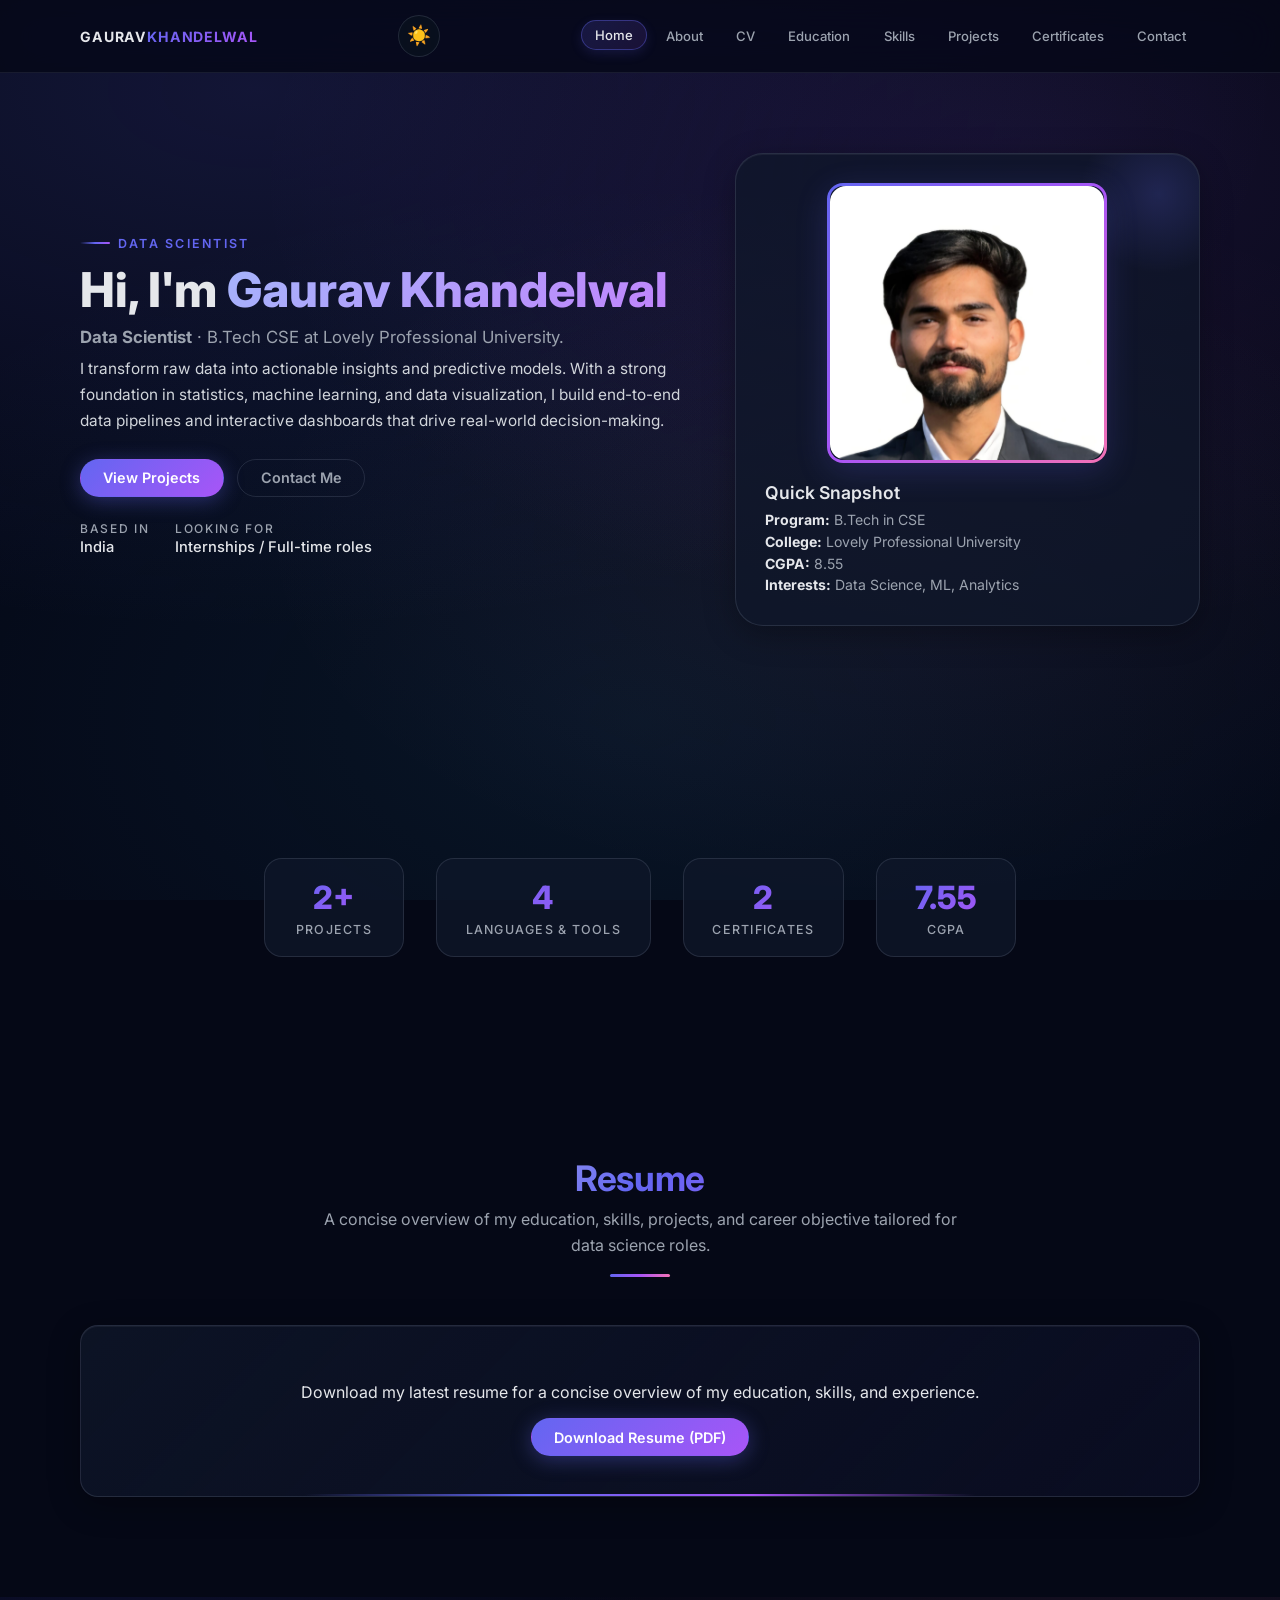
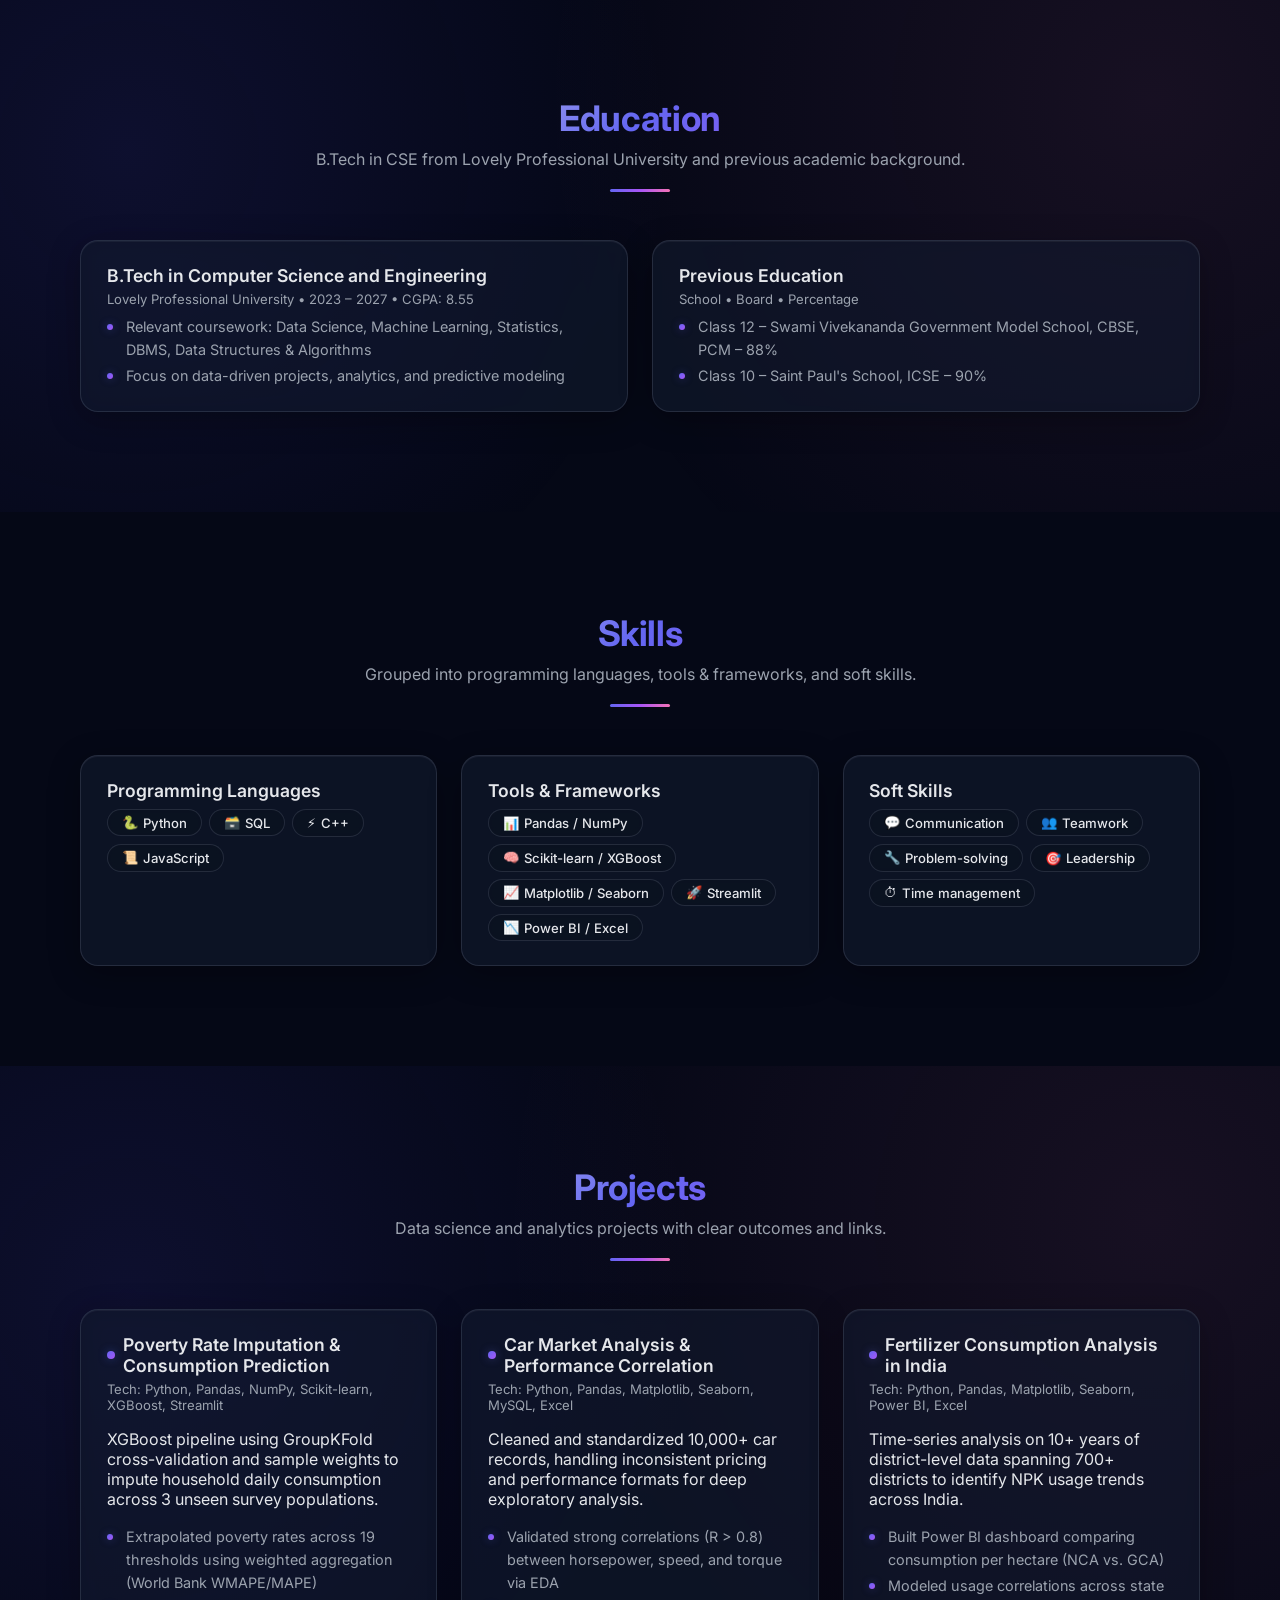
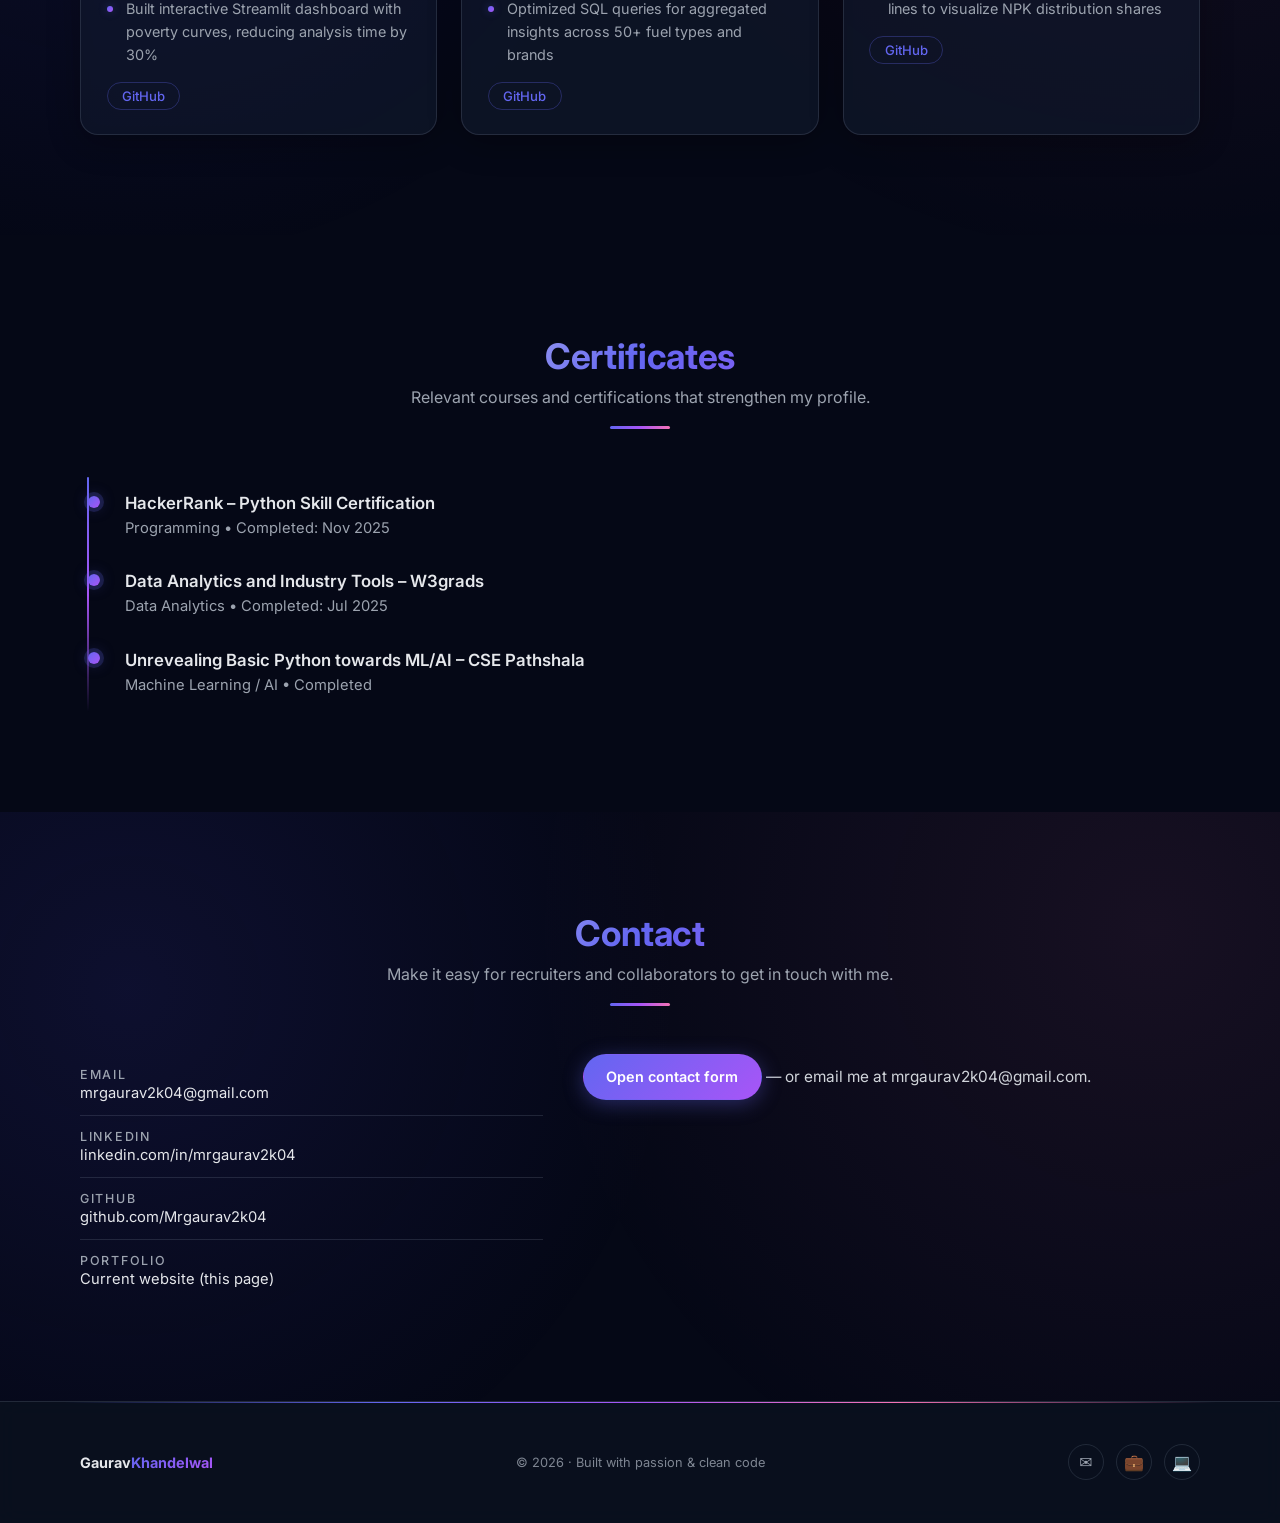
==== commit 8cf20c6b: "Update index.html" ====
--- a/index.html
+++ b/index.html
@@ -27,7 +27,7 @@
       <nav class="main-nav">
         <a href="index.html">Home</a>
         <a href="about.html">About</a>
-        <a href="resume.html">Resume</a>
+        <a href="resume.html">CV</a>
         <a href="education.html">Education</a>
         <a href="skills.html">Skills</a>
         <a href="projects.html">Projects</a>
@@ -353,4 +353,4 @@
   <script src="script.js"></script>
 </body>
 
-</html>+</html>
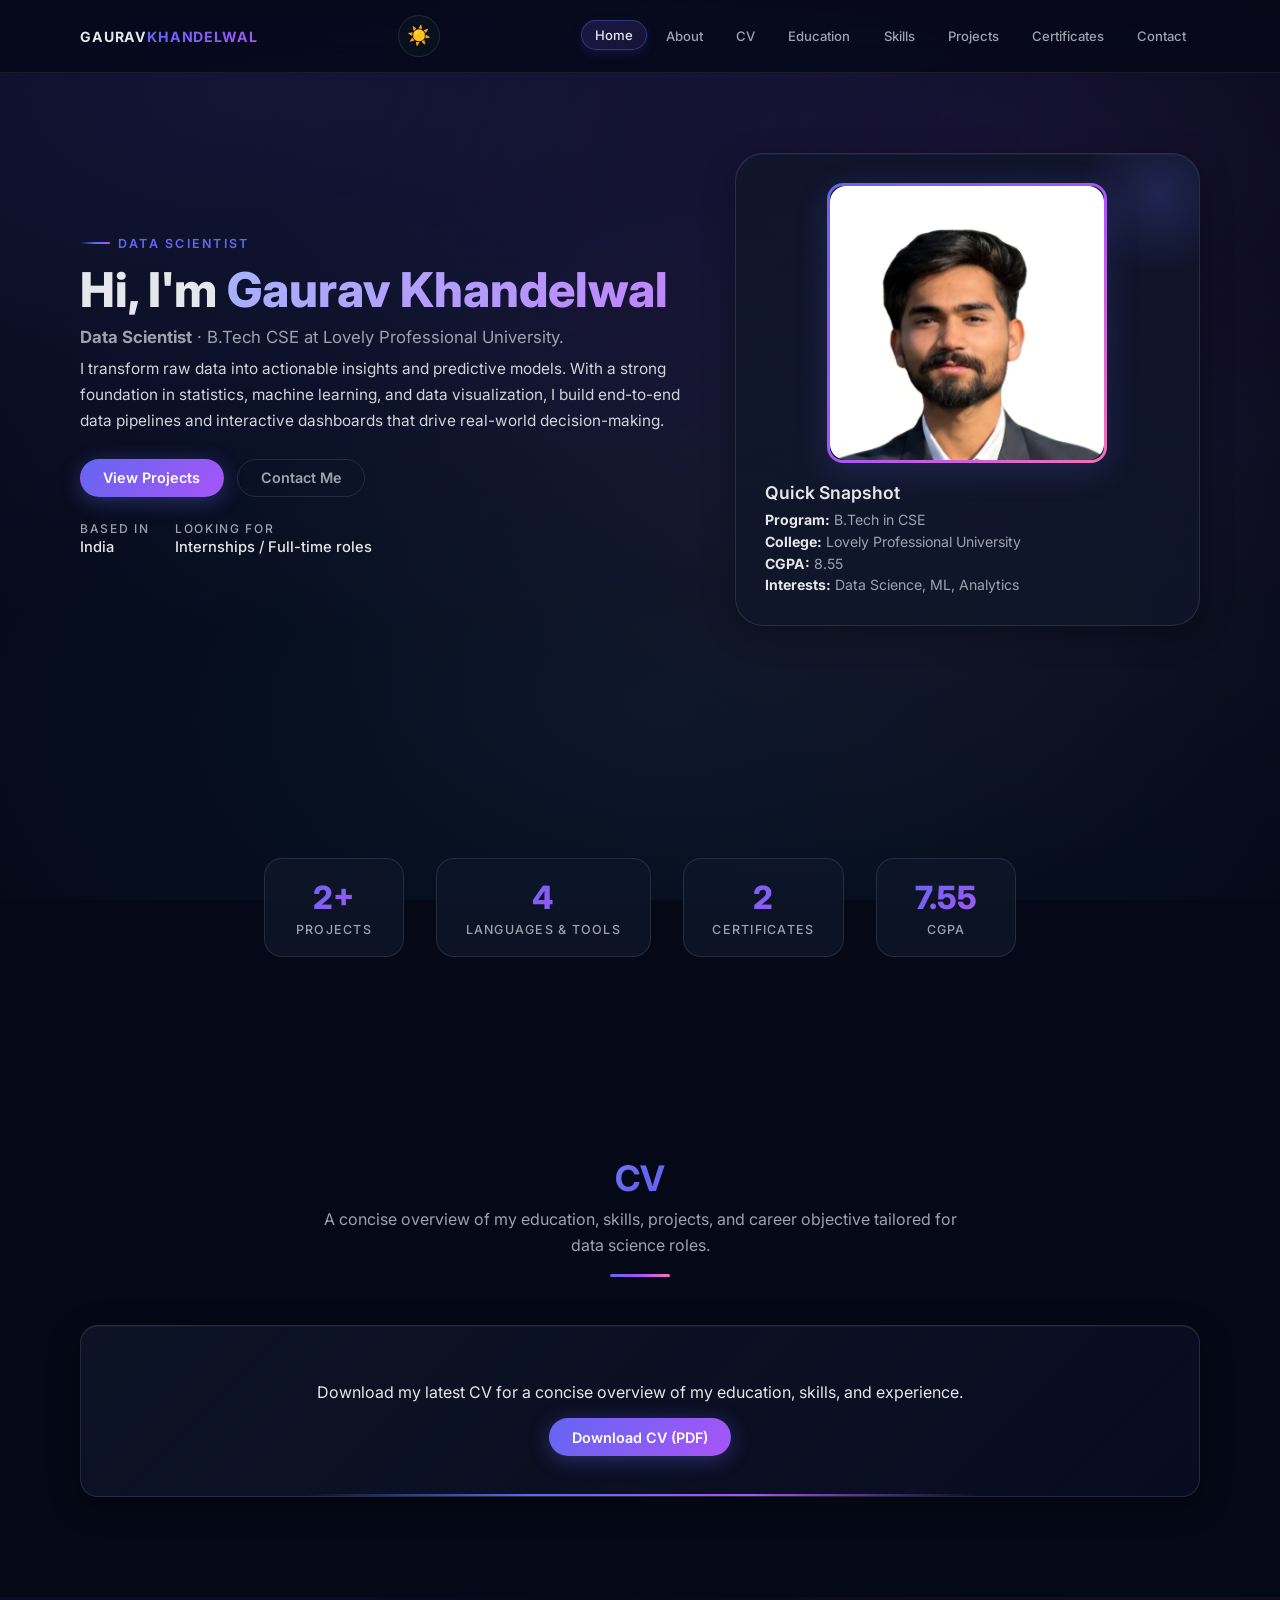
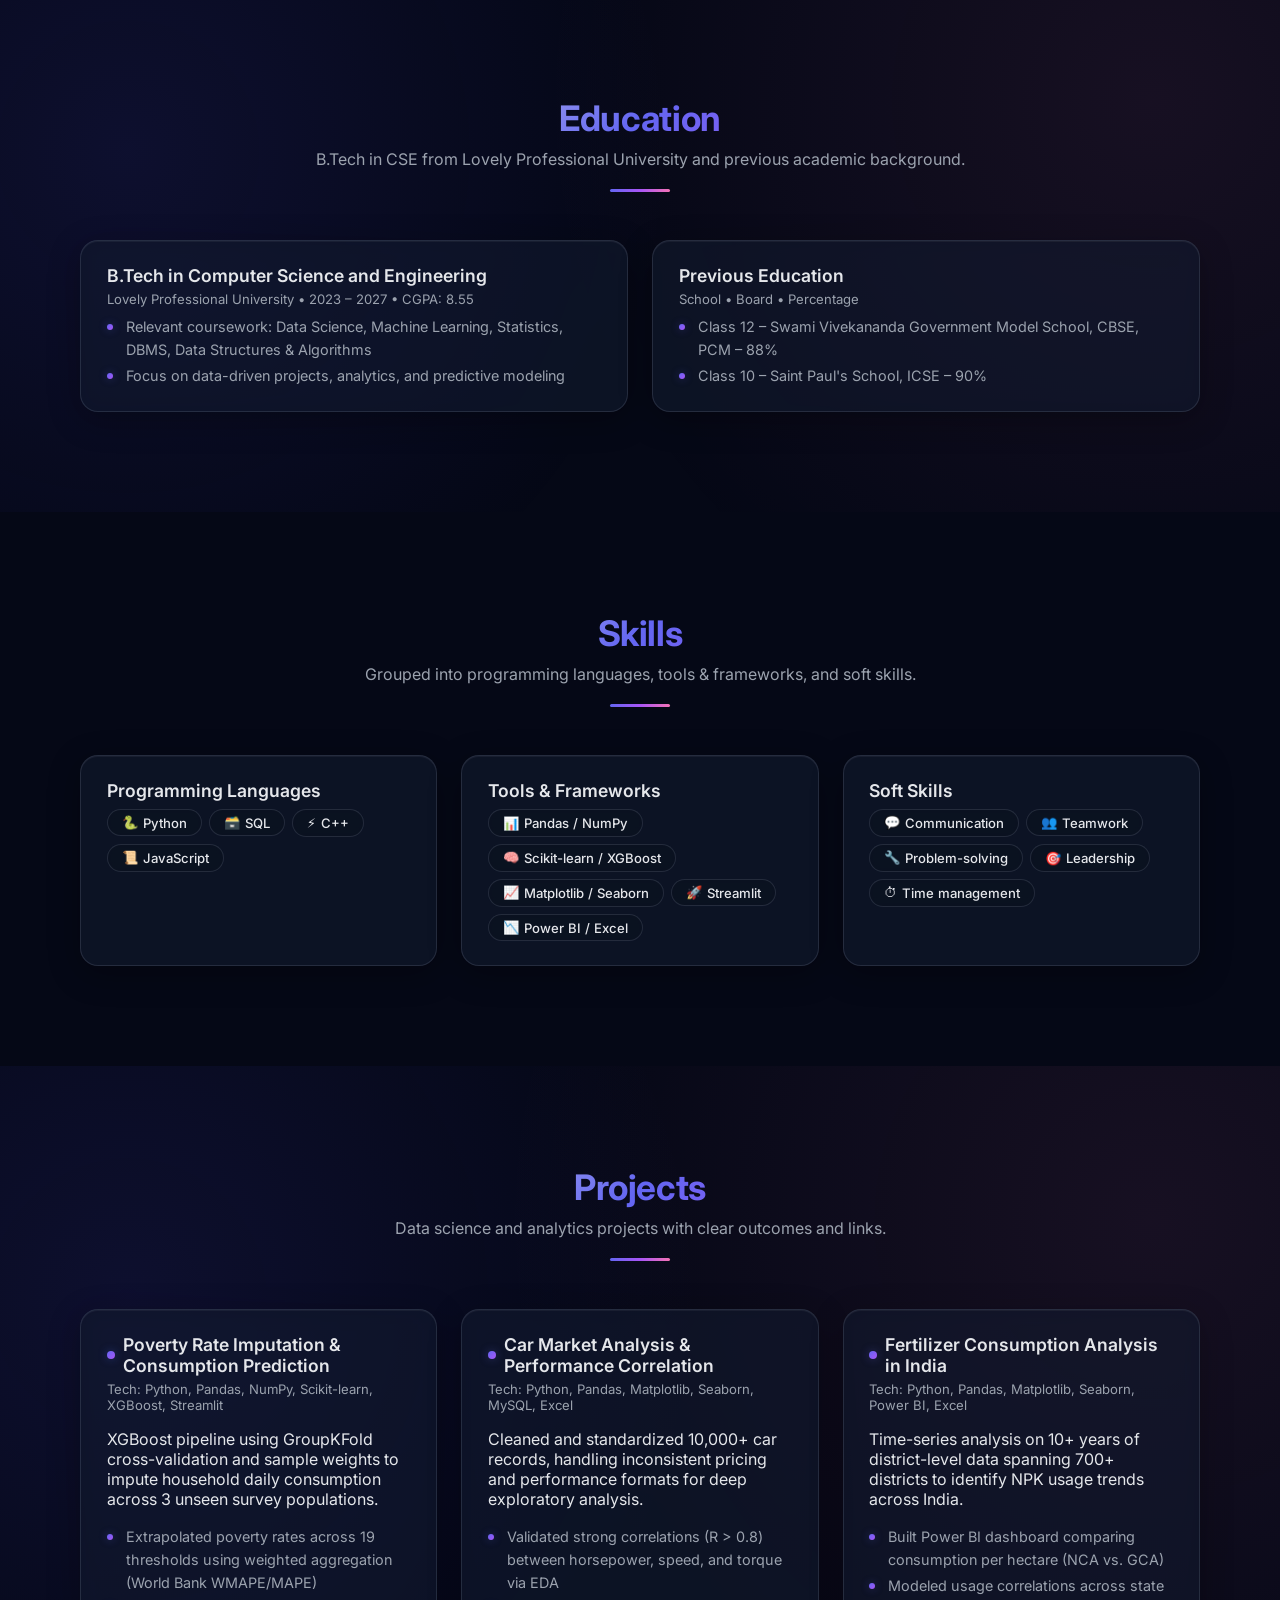
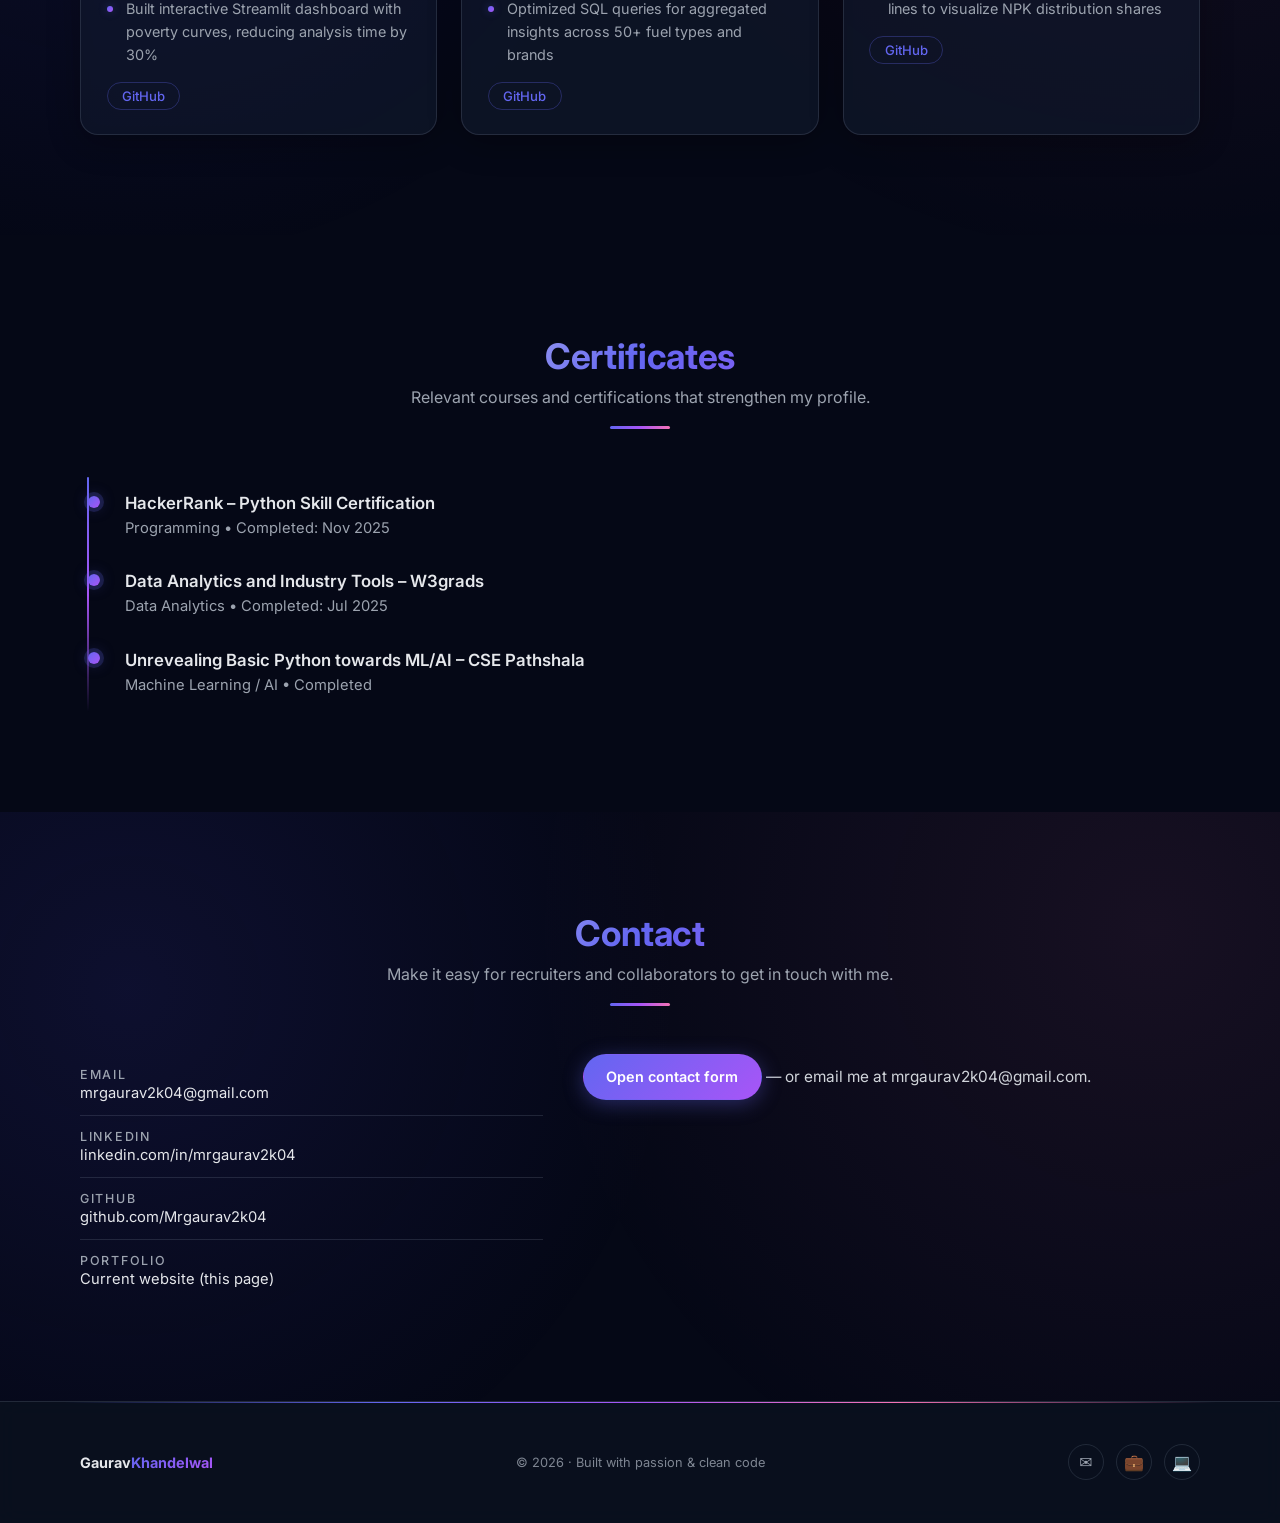
==== commit 8f2c35c1: "Update index.html" ====
--- a/index.html
+++ b/index.html
@@ -113,7 +113,7 @@
     <section id="resume" class="section">
       <div class="container">
         <div class="section-heading reveal">
-          <h2>Resume</h2>
+          <h2>CV</h2>
           <p>
             A concise overview of my education, skills, projects, and
             career objective tailored for data science roles.
@@ -121,10 +121,10 @@
         </div>
         <div class="card resume-card reveal-scale">
           <p>
-            Download my latest resume for a concise overview of my education,
+            Download my latest CV for a concise overview of my education,
             skills, and experience.
           </p>
-          <a href="General CV Gaurav.pdf" class="btn primary" download>Download Resume (PDF)</a>
+          <a href="General CV Gaurav.pdf" class="btn primary" download>Download CV (PDF)</a>
         </div>
       </div>
     </section>
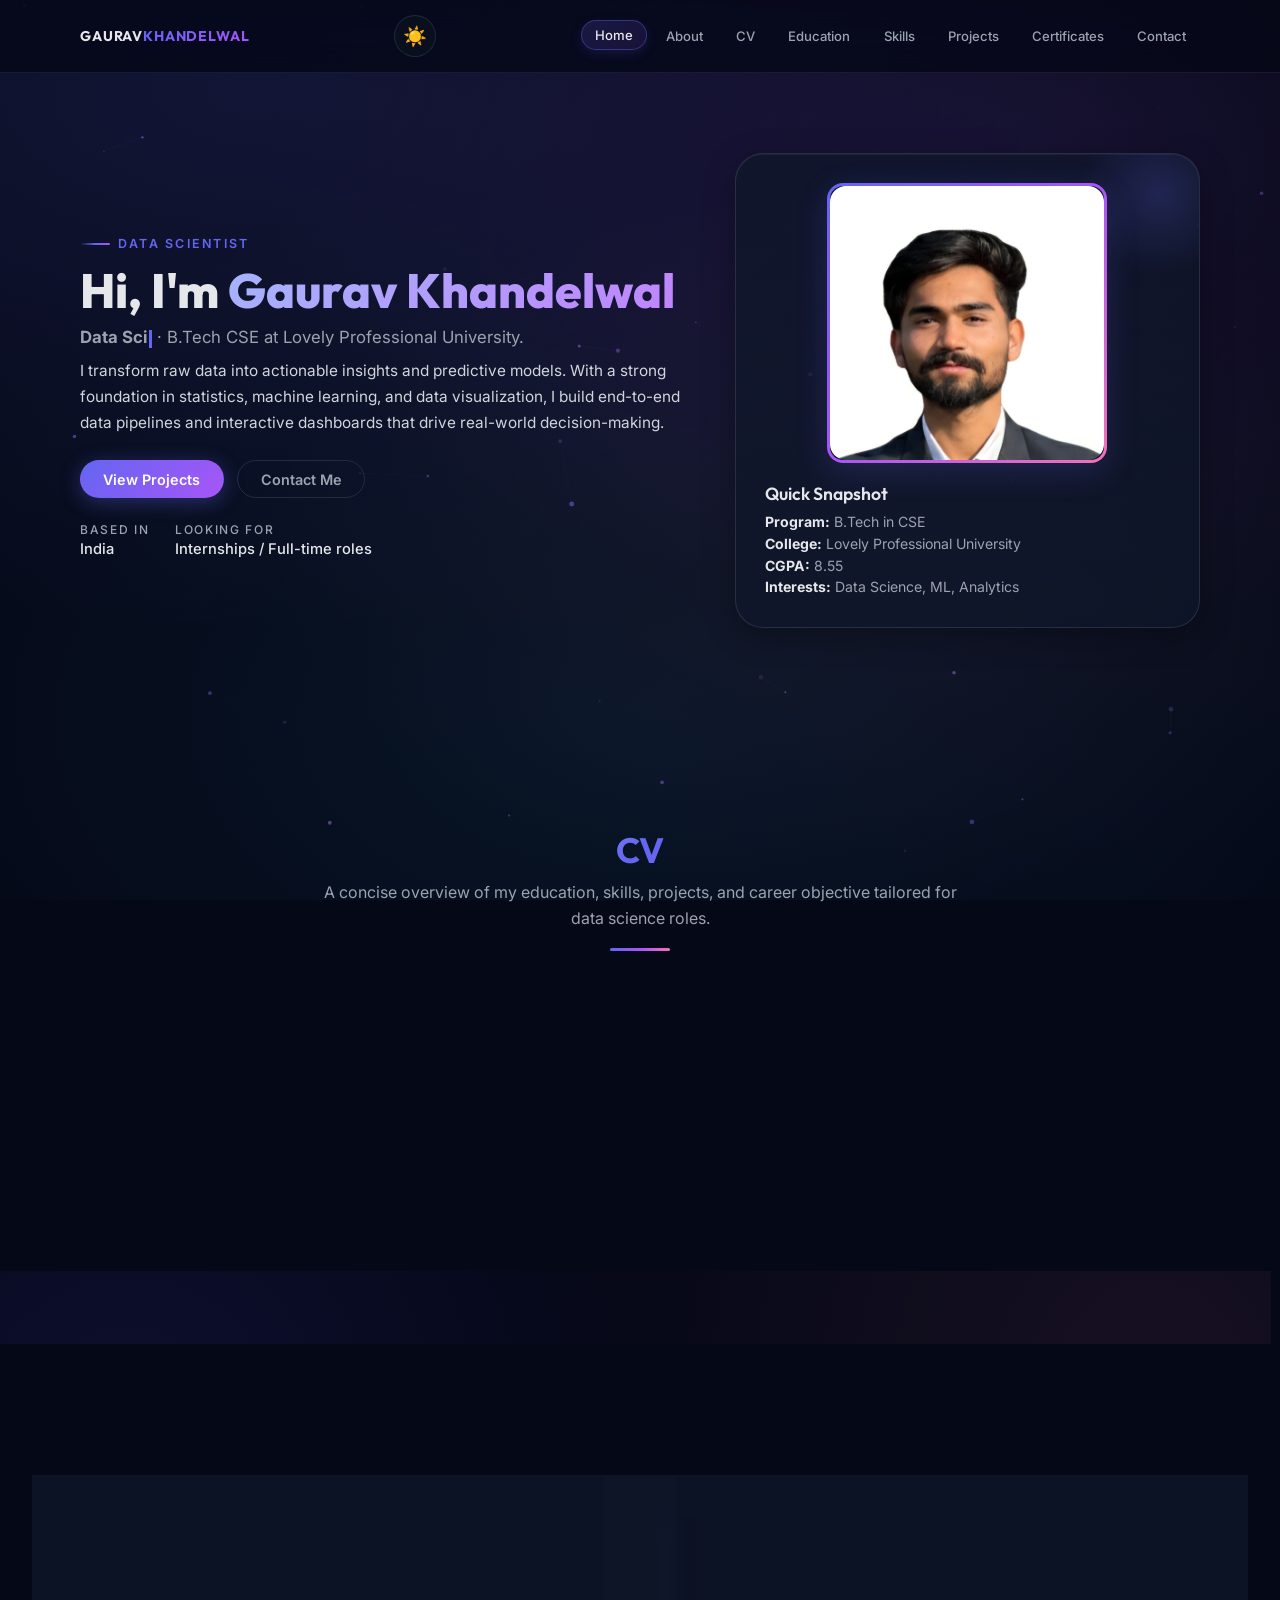
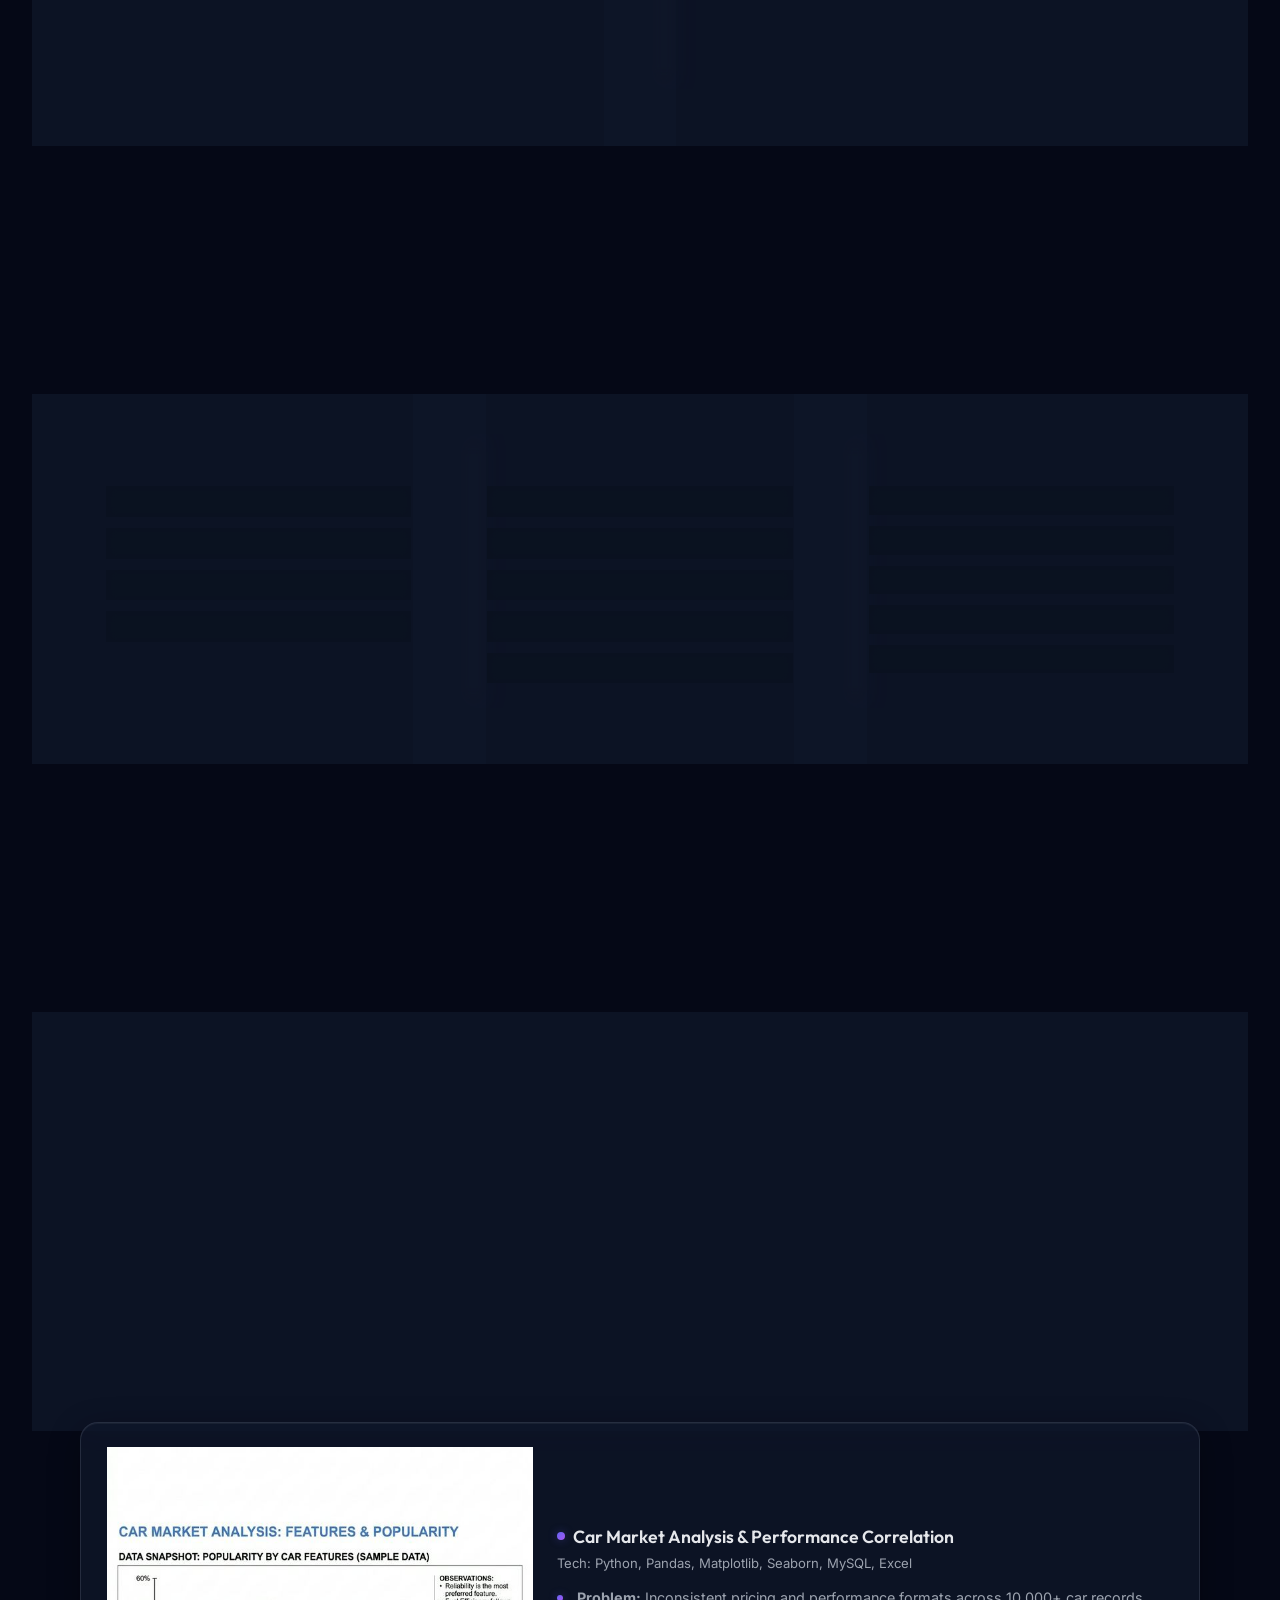
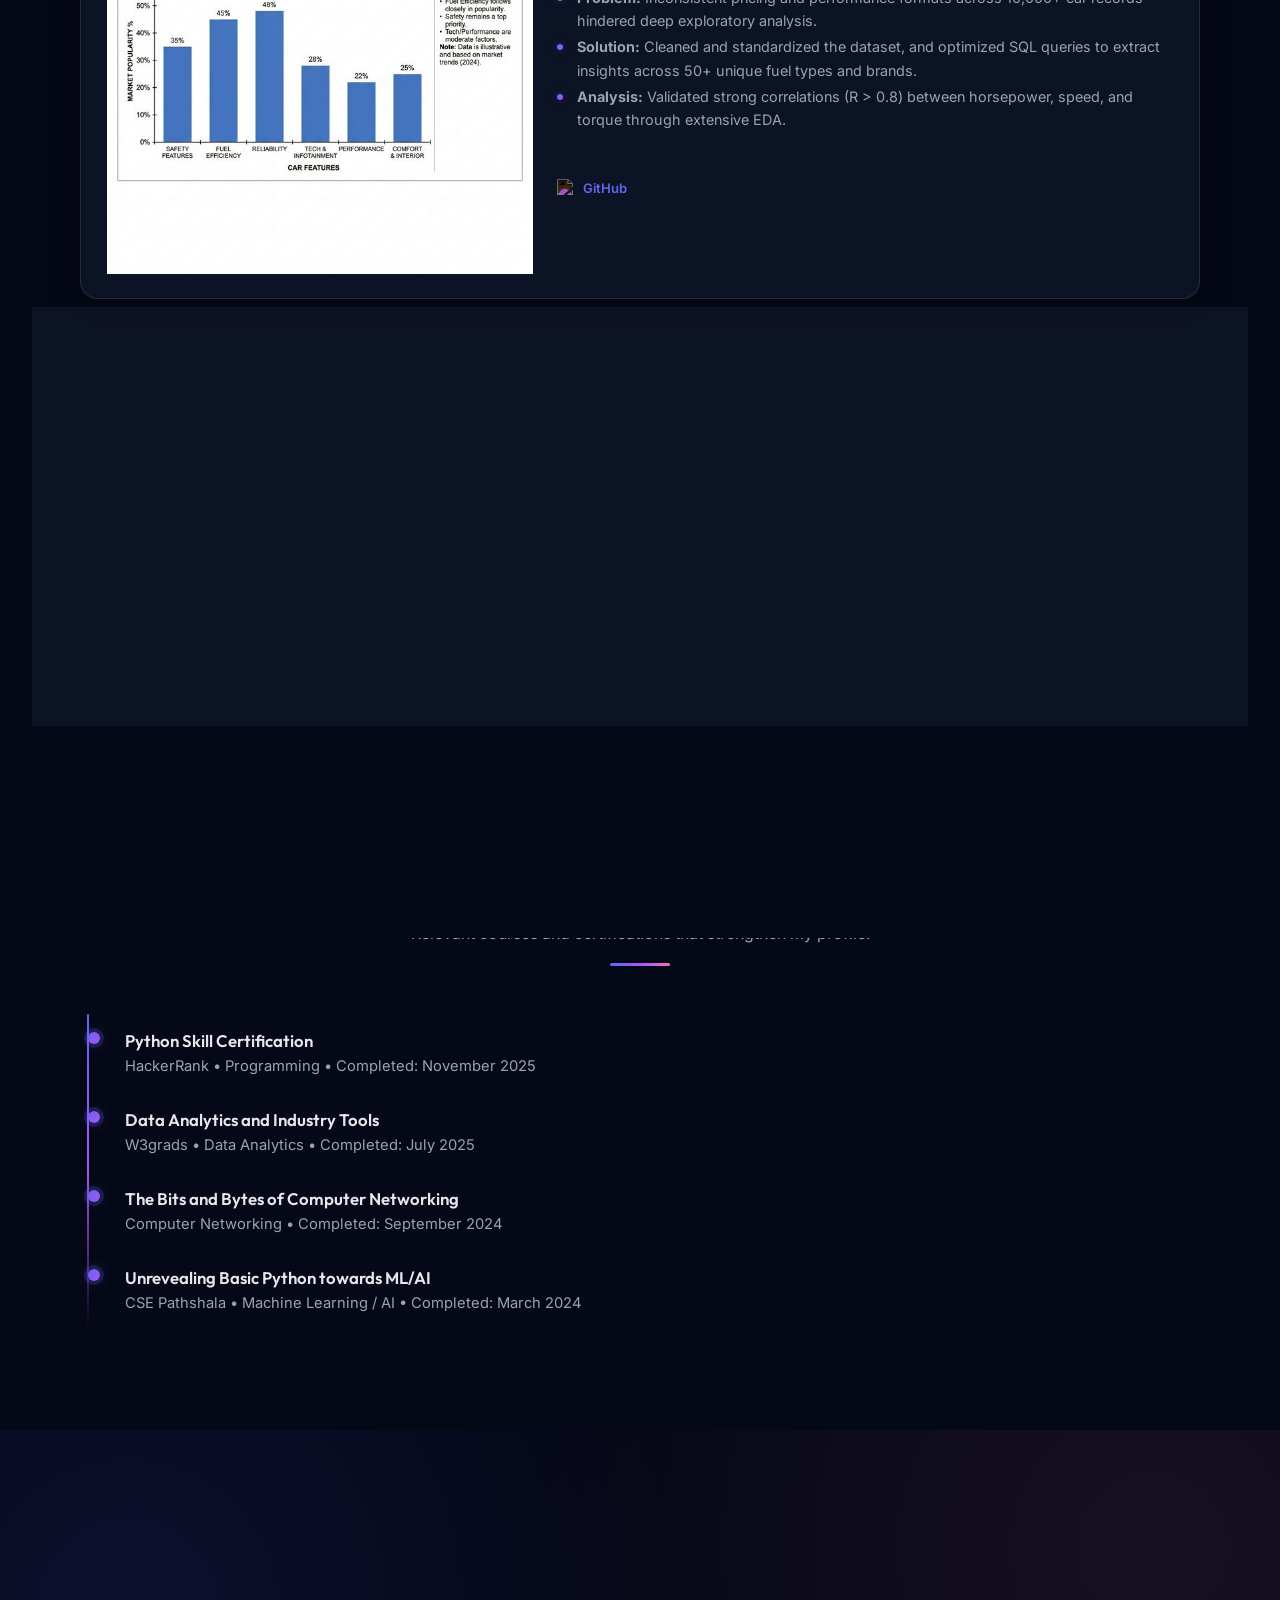
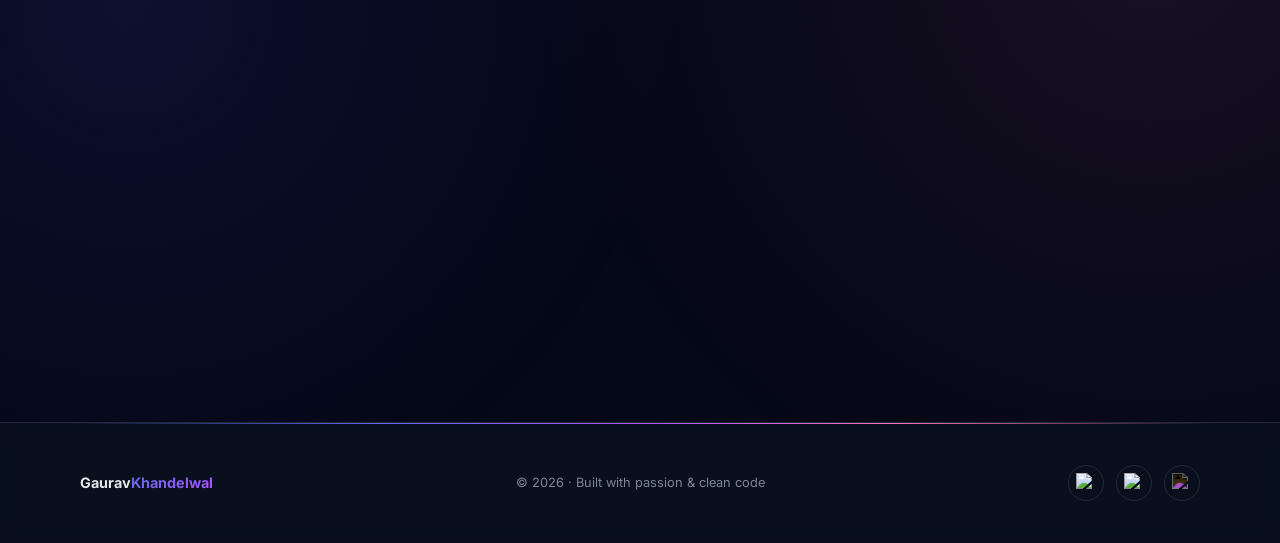
==== commit e44a7aec: "Feature: custom stats dashboard for coding platforms, new icons, layout polish" ====
--- a/index.html
+++ b/index.html
@@ -10,11 +10,15 @@
   <link rel="stylesheet" href="styles.css" />
   <link rel="preconnect" href="https://fonts.googleapis.com" />
   <link rel="preconnect" href="https://fonts.gstatic.com" crossorigin />
-  <link href="https://fonts.googleapis.com/css2?family=Inter:wght@300;400;500;600;700;800&display=swap"
+  <link
+    href="https://fonts.googleapis.com/css2?family=Inter:wght@300;400;500;600;700;800&family=Outfit:wght@400;500;600;700;800&display=swap"
     rel="stylesheet" />
 </head>
 
 <body>
+  <div class="scroll-progress"></div>
+  <div class="cursor-dot"></div>
+  <div class="cursor-outline"></div>
   <canvas id="particles-canvas"></canvas>
 
   <header class="site-header">
@@ -45,7 +49,8 @@
           <p class="eyebrow">Data Scientist</p>
           <h1>Hi, I'm <span>Gaurav Khandelwal</span></h1>
           <p class="hero-subtitle">
-            <strong>Data Scientist</strong> · B.Tech CSE at Lovely Professional University.
+            <strong><span class="typing-text">Data Scientist</span><span class="typing-cursor"></span></strong> · B.Tech
+            CSE at Lovely Professional University.
           </p>
           <p class="hero-body">
             I transform raw data into actionable insights and predictive models.
@@ -85,29 +90,7 @@
       </div>
     </section>
 
-    <!-- Stats -->
-    <section class="section">
-      <div class="container">
-        <div class="stats-row reveal">
-          <div class="stat-item">
-            <span class="stat-number" data-count="3" data-suffix="+">0</span>
-            <span class="stat-label">Projects</span>
-          </div>
-          <div class="stat-item">
-            <span class="stat-number" data-count="5">0</span>
-            <span class="stat-label">Languages & Tools</span>
-          </div>
-          <div class="stat-item">
-            <span class="stat-number" data-count="3">0</span>
-            <span class="stat-label">Certificates</span>
-          </div>
-          <div class="stat-item">
-            <span class="stat-number" data-count="8" data-suffix=".55">0</span>
-            <span class="stat-label">CGPA</span>
-          </div>
-        </div>
-      </div>
-    </section>
+
 
     <!-- Resume -->
     <section id="resume" class="section">
@@ -177,20 +160,38 @@
           <div class="card">
             <h3>Programming Languages</h3>
             <ul class="tag-list">
-              <li><span class="skill-icon">🐍</span> Python</li>
-              <li><span class="skill-icon">🗃️</span> SQL</li>
-              <li><span class="skill-icon">⚡</span> C++</li>
-              <li><span class="skill-icon">📜</span> JavaScript</li>
+              <li><img src="https://cdn.jsdelivr.net/gh/devicons/devicon@latest/icons/python/python-original.svg" alt="Python" class="skill-icon-img" /> Python</li>
+              <li><img src="https://cdn.jsdelivr.net/gh/devicons/devicon@latest/icons/mysql/mysql-original.svg" alt="SQL" class="skill-icon-img" /> SQL</li>
+              <li><img src="https://cdn.jsdelivr.net/gh/devicons/devicon@latest/icons/cplusplus/cplusplus-original.svg" alt="C++" class="skill-icon-img" /> C++</li>
+              <li><img src="https://cdn.jsdelivr.net/gh/devicons/devicon@latest/icons/javascript/javascript-original.svg" alt="JavaScript" class="skill-icon-img" /> JavaScript</li>
             </ul>
           </div>
           <div class="card">
             <h3>Tools & Frameworks</h3>
             <ul class="tag-list">
-              <li><span class="skill-icon">📊</span> Pandas / NumPy</li>
-              <li><span class="skill-icon">🧠</span> Scikit-learn / XGBoost</li>
-              <li><span class="skill-icon">📈</span> Matplotlib / Seaborn</li>
-              <li><span class="skill-icon">🚀</span> Streamlit</li>
-              <li><span class="skill-icon">📉</span> Power BI / Excel</li>
+              <li>
+                <img src="https://cdn.jsdelivr.net/gh/devicons/devicon@latest/icons/pandas/pandas-original.svg" alt="Pandas" class="skill-icon-img" />
+                <img src="https://cdn.jsdelivr.net/gh/devicons/devicon@latest/icons/numpy/numpy-original.svg" alt="NumPy" class="skill-icon-img" />
+                Pandas / NumPy
+              </li>
+              <li>
+                <img src="https://cdn.jsdelivr.net/gh/devicons/devicon@latest/icons/scikitlearn/scikitlearn-original.svg" alt="Scikit-learn" class="skill-icon-img" />
+                <img src="https://upload.wikimedia.org/wikipedia/commons/6/69/XGBoost_logo.png" alt="XGBoost" class="skill-icon-img" />
+                Scikit-learn / XGBoost
+              </li>
+              <li>
+                <img src="https://cdn.jsdelivr.net/gh/devicons/devicon@latest/icons/matplotlib/matplotlib-original.svg" alt="Matplotlib" class="skill-icon-img" />
+                Matplotlib / Seaborn
+              </li>
+              <li>
+                <img src="https://cdn.simpleicons.org/streamlit/FF4B4B" alt="Streamlit" class="skill-icon-img" />
+                Streamlit
+              </li>
+              <li>
+                <img src="https://img.icons8.com/color/48/000000/power-bi.png" alt="Power BI" class="skill-icon-img" />
+                <img src="https://img.icons8.com/color/48/000000/ms-excel.png" alt="Excel" class="skill-icon-img" />
+                Power BI / Excel
+              </li>
             </ul>
           </div>
           <div class="card">
@@ -217,52 +218,56 @@
             and links.
           </p>
         </div>
-        <div class="grid three-cols reveal-stagger">
-          <article class="card project-card">
-            <h3>Poverty Rate Imputation & Consumption Prediction</h3>
-            <p class="meta">Tech: Python, Pandas, NumPy, Scikit-learn, XGBoost, Streamlit</p>
-            <p>
-              XGBoost pipeline using GroupKFold cross-validation and sample weights
-              to impute household daily consumption across 3 unseen survey populations.
-            </p>
-            <ul class="bullet-list">
-              <li>Extrapolated poverty rates across 19 thresholds using weighted aggregation (World Bank WMAPE/MAPE)
-              </li>
-              <li>Built interactive Streamlit dashboard with poverty curves, reducing analysis time by 30%</li>
-            </ul>
-            <div class="project-links">
-              <a href="https://github.com/Mrgaurav2k04/imputing-consumption-and-predict-poverty-rates" target="_blank"
-                rel="noreferrer">GitHub</a>
+        <div class="project-stack reveal-stagger">
+          <article class="card project-card project-card-horizontal">
+            <div class="project-infographic">
+              <img src="Project 1.png" alt="Poverty Rate Imputation Infographic" />
+            </div>
+            <div class="project-content">
+              <h3>Poverty Rate Imputation & Consumption Prediction</h3>
+              <p class="meta">Tech: Python, Pandas, NumPy, Scikit-learn, XGBoost, Streamlit</p>
+              <ul class="bullet-list">
+                <li><strong>Problem:</strong> Need to impute household daily consumption across 3 unseen survey populations to extrapolate poverty rates.</li>
+                <li><strong>Solution:</strong> Developed an XGBoost pipeline using GroupKFold cross-validation and sample weights, and designed an interactive Streamlit dashboard.</li>
+                <li><strong>Analysis:</strong> Extrapolated poverty rates across 19 thresholds (World Bank WMAPE/MAPE), reducing data analysis time by 30%.</li>
+              </ul>
+              <div class="project-links">
+                <a href="https://github.com/Mrgaurav2k04/imputing-consumption-and-predict-poverty-rates" target="_blank" rel="noreferrer"><img src="https://cdn.simpleicons.org/github/181717" alt="GitHub" class="skill-icon-img theme-invert" /> GitHub</a>
+              </div>
             </div>
           </article>
-          <article class="card project-card">
-            <h3>Car Market Analysis & Performance Correlation</h3>
-            <p class="meta">Tech: Python, Pandas, Matplotlib, Seaborn, MySQL, Excel</p>
-            <p>
-              Cleaned and standardized 10,000+ car records, handling inconsistent
-              pricing and performance formats for deep exploratory analysis.
-            </p>
-            <ul class="bullet-list">
-              <li>Validated strong correlations (R > 0.8) between horsepower, speed, and torque via EDA</li>
-              <li>Optimized SQL queries for aggregated insights across 50+ fuel types and brands</li>
-            </ul>
-            <div class="project-links">
-              <a href="https://github.com/Mrgaurav2k04" target="_blank" rel="noreferrer">GitHub</a>
+          <article class="card project-card project-card-horizontal">
+            <div class="project-infographic">
+              <img src="project2.png" alt="Car Market Analysis Infographic" />
+            </div>
+            <div class="project-content">
+              <h3>Car Market Analysis & Performance Correlation</h3>
+              <p class="meta">Tech: Python, Pandas, Matplotlib, Seaborn, MySQL, Excel</p>
+              <ul class="bullet-list">
+                <li><strong>Problem:</strong> Inconsistent pricing and performance formats across 10,000+ car records hindered deep exploratory analysis.</li>
+                <li><strong>Solution:</strong> Cleaned and standardized the dataset, and optimized SQL queries to extract insights across 50+ unique fuel types and brands.</li>
+                <li><strong>Analysis:</strong> Validated strong correlations (R > 0.8) between horsepower, speed, and torque through extensive EDA.</li>
+              </ul>
+              <div class="project-links">
+                <a href="https://github.com/Mrgaurav2k04" target="_blank" rel="noreferrer"><img src="https://cdn.simpleicons.org/github/181717" alt="GitHub" class="skill-icon-img theme-invert" /> GitHub</a>
+              </div>
             </div>
           </article>
-          <article class="card project-card">
-            <h3>Fertilizer Consumption Analysis in India</h3>
-            <p class="meta">Tech: Python, Pandas, Matplotlib, Seaborn, Power BI, Excel</p>
-            <p>
-              Time-series analysis on 10+ years of district-level data spanning
-              700+ districts to identify NPK usage trends across India.
-            </p>
-            <ul class="bullet-list">
-              <li>Built Power BI dashboard comparing consumption per hectare (NCA vs. GCA)</li>
-              <li>Modeled usage correlations across state lines to visualize NPK distribution shares</li>
-            </ul>
-            <div class="project-links">
-              <a href="https://github.com/Mrgaurav2k04" target="_blank" rel="noreferrer">GitHub</a>
+          <article class="card project-card project-card-horizontal">
+            <div class="project-infographic">
+              <img src="fertilizer.png" alt="Fertilizer Consumption Analysis Infographic" />
+            </div>
+            <div class="project-content">
+              <h3>Fertilizer Consumption Analysis in India</h3>
+              <p class="meta">Tech: Python, Pandas, Matplotlib, Seaborn, Power BI, Excel</p>
+              <ul class="bullet-list">
+                <li><strong>Problem:</strong> Need to identify NPK usage trends and regional disparities using 10+ years of crop data across 700+ Indian districts.</li>
+                <li><strong>Solution:</strong> Modeled usage correlations across state lines and built a Power BI dashboard comparing consumption per hectare.</li>
+                <li><strong>Analysis:</strong> Visualized NPK distribution shares and identified usage trends, highlighting regional disparities.</li>
+              </ul>
+              <div class="project-links">
+                <a href="https://github.com/Mrgaurav2k04" target="_blank" rel="noreferrer"><img src="https://cdn.simpleicons.org/github/181717" alt="GitHub" class="skill-icon-img theme-invert" /> GitHub</a>
+              </div>
             </div>
           </article>
         </div>
@@ -281,16 +286,20 @@
         </div>
         <div class="timeline reveal">
           <div class="timeline-item">
-            <h3>HackerRank – Python Skill Certification</h3>
-            <p class="meta">Programming • Completed: Nov 2025</p>
+            <h3>Python Skill Certification</h3>
+            <p class="meta">HackerRank • Programming • Completed: November 2025</p>
           </div>
           <div class="timeline-item">
-            <h3>Data Analytics and Industry Tools – W3grads</h3>
-            <p class="meta">Data Analytics • Completed: Jul 2025</p>
+            <h3>Data Analytics and Industry Tools</h3>
+            <p class="meta">W3grads • Data Analytics • Completed: July 2025</p>
           </div>
           <div class="timeline-item">
-            <h3>Unrevealing Basic Python towards ML/AI – CSE Pathshala</h3>
-            <p class="meta">Machine Learning / AI • Completed</p>
+            <h3>The Bits and Bytes of Computer Networking</h3>
+            <p class="meta">Computer Networking • Completed: September 2024</p>
+          </div>
+          <div class="timeline-item">
+            <h3>Unrevealing Basic Python towards ML/AI</h3>
+            <p class="meta">CSE Pathshala • Machine Learning / AI • Completed: March 2024</p>
           </div>
         </div>
       </div>
@@ -341,11 +350,11 @@
       <div class="footer-brand">Gaurav<span>Khandelwal</span></div>
       <p class="footer-note">© <span id="year">2026</span> · Built with passion & clean code</p>
       <div class="footer-socials">
-        <a href="mailto:mrgaurav2k04@gmail.com" aria-label="Email" title="Email">✉️</a>
+        <a href="mailto:mrgaurav2k04@gmail.com" aria-label="Email" title="Email"><img src="https://cdn.simpleicons.org/gmail/EA4335" alt="Email" class="footer-icon" /></a>
         <a href="https://www.linkedin.com/in/mrgaurav2k04/" target="_blank" rel="noreferrer" aria-label="LinkedIn"
-          title="LinkedIn">💼</a>
+          title="LinkedIn"><img src="https://cdn.jsdelivr.net/gh/devicons/devicon@latest/icons/linkedin/linkedin-original.svg" alt="LinkedIn" class="footer-icon" /></a>
         <a href="https://github.com/Mrgaurav2k04" target="_blank" rel="noreferrer" aria-label="GitHub"
-          title="GitHub">💻</a>
+          title="GitHub"><img src="https://cdn.simpleicons.org/github/181717" alt="GitHub" class="footer-icon theme-invert" /></a>
       </div>
     </div>
   </footer>
--- a/styles.css
+++ b/styles.css
@@ -769,11 +769,11 @@
 
 .tag-list {
   display: flex;
-  flex-wrap: wrap;
-  gap: 0.45rem;
+  flex-direction: column;
+  gap: 0.75rem;
   list-style: none;
   padding: 0;
-  margin: 0.55rem 0 0;
+  margin: 0;
 }
 
 .tag-list li {
@@ -804,6 +804,65 @@
   line-height: 1;
 }
 
+.skill-icon-img {
+  width: 18px;
+  height: 18px;
+  object-fit: contain;
+  vertical-align: -3px;
+  margin-right: 6px;
+}
+
+.footer-icon {
+  width: 20px;
+  height: 20px;
+  vertical-align: middle;
+}
+
+[data-theme="dark"] .theme-invert {
+  filter: invert(1);
+}
+
+.project-stack {
+  display: flex;
+  flex-direction: column;
+  gap: 3rem;
+}
+
+.project-card-horizontal {
+  display: flex !important;
+  flex-direction: column;
+  gap: 1.5rem;
+  width: 100%;
+}
+
+@media (min-width: 768px) {
+  .project-card-horizontal {
+    flex-direction: row;
+    align-items: center;
+  }
+}
+
+.project-infographic {
+  flex: 0 0 40%;
+  border-radius: var(--radius);
+  overflow: hidden;
+  box-shadow: inset 0 0 0 1px rgba(255, 255, 255, 0.1);
+}
+
+.project-infographic img {
+  width: 100%;
+  height: 100%;
+  object-fit: cover;
+  display: block;
+}
+
+.project-content {
+  flex: 1;
+  display: flex;
+  flex-direction: column;
+  justify-content: center;
+}
+
 .meta {
   font-size: 0.82rem;
   color: var(--muted);
@@ -836,27 +895,30 @@
 }
 
 .project-links {
+  margin-top: 1.5rem;
+  padding-top: 1.5rem;
+  border-top: 1px solid var(--border);
   display: flex;
-  flex-wrap: wrap;
-  gap: 0.7rem;
-  margin-top: 1rem;
+  gap: 1rem;
 }
 
 .project-links a {
+  display: inline-flex;
+  align-items: center;
+  gap: 0.5rem;
   font-size: 0.82rem;
   color: var(--accent);
-  padding: 0.3rem 0.9rem;
-  border-radius: 999px;
-  border: 1px solid var(--border-glow);
-  transition: all 0.25s var(--ease-spring);
-  font-weight: 500;
+  text-decoration: none;
+  font-weight: 600;
+  transition: color 0.3s;
+}
+
+.project-links .skill-icon-img {
+  margin: 0;
 }
 
 .project-links a:hover {
-  background: rgba(99, 102, 241, 0.15);
-  color: var(--text);
-  transform: translateY(-1px);
-  box-shadow: 0 4px 12px var(--accent-glow);
+  color: var(--fg);
 }
 
 .hint {
@@ -1700,4 +1762,380 @@
   from { width: 0; }
   to { width: var(--fill); }
 }
-
+
+/* ============================================================
+   NEW UI/UX ENHANCEMENTS (TYPOGRAPHY, CURSOR, SCROLLBAR, TILT, TYPING)
+   ============================================================ */
+
+/* Typography */
+h1, h2, h3, h4, h5, h6, .logo {
+  font-family: "Outfit", system-ui, -apple-system, sans-serif;
+}
+
+/* Scroll Progress Bar */
+.scroll-progress {
+  position: fixed;
+  top: 0;
+  left: 0;
+  width: 0%;
+  height: 4px;
+  background: linear-gradient(90deg, var(--accent), var(--accent2), var(--accent3));
+  z-index: 9999;
+  transition: width 0.1s ease-out;
+  box-shadow: 0 0 10px var(--accent-glow);
+}
+
+/* Custom Cursor */
+@media (pointer: fine) {
+  body.custom-cursor-active, body.custom-cursor-active * {
+    cursor: none !important;
+  }
+}
+
+.cursor-dot,
+.cursor-outline {
+  position: fixed;
+  top: 0;
+  left: 0;
+  /* Transform is handled by JS but initially hidden off-screen */
+  transform: translate(-1000px, -1000px);
+  border-radius: 50%;
+  z-index: 10000;
+  pointer-events: none;
+}
+
+.cursor-dot {
+  width: 8px;
+  height: 8px;
+  background-color: var(--accent);
+  margin-top: -4px;
+  margin-left: -4px;
+}
+
+.cursor-outline {
+  width: 30px;
+  height: 30px;
+  border: 2px solid var(--accent);
+  margin-top: -15px;
+  margin-left: -15px;
+  transition: width 0.2s, height 0.2s, background-color 0.2s, border-color 0.2s, margin 0.2s;
+}
+
+/* Cursor Hover State */
+.cursor-outline.hover-active {
+  width: 50px;
+  height: 50px;
+  margin-top: -25px;
+  margin-left: -25px;
+  background-color: var(--accent-soft);
+  border-color: transparent;
+}
+
+/* Typing Effect Cursor */
+.typing-cursor {
+  display: inline-block;
+  width: 3px;
+  height: 1.1em;
+  background-color: var(--accent);
+  margin-left: 2px;
+  vertical-align: middle;
+  animation: blink 0.75s step-end infinite;
+}
+
+@keyframes blink {
+  from, to { opacity: 1; }
+  50% { opacity: 0; }
+}
+
+/* Enhanced Glows */
+.card:hover, .hero-card:hover {
+  box-shadow: var(--shadow-card), 0 0 50px var(--accent-glow);
+}
+
+.skills-grid {
+  display: flex;
+  flex-wrap: wrap;
+  gap: 1.5rem;
+  justify-content: center;
+  padding: 1rem 0;
+}
+
+.skill-icon-wrapper {
+  position: relative;
+  display: flex;
+  align-items: center;
+  justify-content: center;
+  width: 65px;
+  height: 65px;
+  border-radius: 14px;
+  background: var(--surface);
+  border: 1px solid var(--border);
+  transition: all 0.3s ease;
+  cursor: pointer;
+}
+
+.skill-icon-wrapper:hover {
+  transform: translateY(-5px);
+  box-shadow: 0 5px 15px rgba(0,0,0,0.1);
+  border-color: var(--accent);
+}
+
+.skill-icon-medium {
+  width: 40px;
+  height: 40px;
+  object-fit: contain;
+}
+
+.skill-icon-wrapper::after {
+  content: attr(title);
+  position: absolute;
+  bottom: -35px;
+  left: 50%;
+  transform: translateX(-50%);
+  background: var(--card-bg);
+  border: 1px solid var(--border);
+  color: var(--fg);
+  padding: 5px 12px;
+  border-radius: 6px;
+  font-size: 0.8rem;
+  font-weight: 600;
+  white-space: nowrap;
+  opacity: 0;
+  visibility: hidden;
+  transition: all 0.2s ease;
+  z-index: 100;
+  box-shadow: 0 4px 12px rgba(0,0,0,0.15);
+  pointer-events: none;
+}
+
+.skill-icon-wrapper:hover::after {
+  opacity: 1;
+  visibility: visible;
+  bottom: -30px;
+}
+
+/* ============================================================
+   CODING STATS UI
+   ============================================================ */
+
+.coding-stats-grid {
+  display: grid;
+  grid-template-columns: repeat(auto-fit, minmax(300px, 1fr));
+  gap: 1.5rem;
+}
+
+.coding-stats-card {
+  background: #282828 !important;
+  border-radius: 12px;
+  padding: 1.5rem;
+  color: #fff;
+  font-family: -apple-system, BlinkMacSystemFont, "Segoe UI", Roboto, sans-serif;
+  box-shadow: 0 10px 30px rgba(0,0,0,0.2) !important;
+  display: flex !important;
+  flex-direction: column;
+  gap: 1.5rem;
+  border: none !important;
+  justify-content: center;
+}
+
+[data-theme="light"] .coding-stats-card {
+  background: #f8f9fa !important;
+  color: #212529;
+  border: 1px solid #e9ecef !important;
+  box-shadow: 0 10px 30px rgba(0,0,0,0.05) !important;
+}
+
+.stats-header {
+  display: flex;
+  align-items: center;
+  gap: 0.75rem;
+  font-size: 1.2rem;
+  font-weight: 600;
+}
+
+.stats-header img {
+  height: 28px;
+}
+
+.stats-body {
+  display: flex;
+  align-items: center;
+  justify-content: space-around;
+  gap: 1rem;
+}
+
+.stats-ring-container {
+  position: relative;
+  width: 120px;
+  height: 120px;
+}
+
+.stats-ring {
+  width: 100%;
+  height: 100%;
+  transform: rotate(-90deg);
+}
+
+.stats-ring circle {
+  fill: none;
+  stroke-width: 3.5;
+  stroke-linecap: round;
+}
+
+.ring-bg {
+  stroke: #444;
+}
+
+[data-theme="light"] .ring-bg {
+  stroke: #dee2e6;
+}
+
+.ring-easy {
+  stroke: #00b8a3;
+}
+
+.ring-med {
+  stroke: #ffc01e;
+}
+
+.ring-hard {
+  stroke: #ef4743;
+}
+
+.gfg-ring-easy { stroke: #00b8a3; }
+.gfg-ring-med { stroke: #ffc01e; }
+.gfg-ring-hard { stroke: #ef4743; }
+
+.ring-text {
+  position: absolute;
+  inset: 0;
+  display: flex;
+  flex-direction: column;
+  align-items: center;
+  justify-content: center;
+  text-align: center;
+}
+
+.ring-text .ring-total {
+  font-size: 1.8rem;
+  font-weight: 600;
+  line-height: 1;
+}
+
+[data-theme="dark"] .ring-text .ring-total {
+  color: #fff;
+}
+
+[data-theme="light"] .ring-text .ring-total {
+  color: #212529;
+}
+
+.ring-text .ring-base {
+  font-size: 0.8rem;
+  color: #888;
+}
+
+.ring-text .ring-label {
+  font-size: 0.8rem;
+  color: #aaa;
+  margin-top: 4px;
+}
+
+.stats-boxes {
+  display: flex;
+  flex-direction: column;
+  gap: 0.4rem;
+  flex: 1;
+  max-width: 120px;
+}
+
+.stat-box {
+  background: #333;
+  border-radius: 6px;
+  padding: 0.35rem 0.6rem;
+  display: flex;
+  flex-direction: column;
+  gap: 0.1rem;
+}
+
+[data-theme="light"] .stat-box {
+  background: #e9ecef;
+}
+
+.stat-box .stat-name {
+  font-size: 0.75rem;
+  font-weight: 600;
+}
+
+.stat-box .stat-val {
+  font-size: 0.85rem;
+  font-weight: 600;
+}
+
+[data-theme="dark"] .stat-box .stat-val { color: #fff; }
+[data-theme="light"] .stat-box .stat-val { color: #212529; }
+
+.stat-box.easy .stat-name { color: #00b8a3; }
+.stat-box.med .stat-name { color: #ffc01e; }
+.stat-box.hard .stat-name { color: #ef4743; }
+
+/* HackerRank badge */
+.hr-badge-wrapper {
+  display: flex;
+  flex-direction: column;
+  align-items: center;
+  justify-content: center;
+  gap: 1.5rem;
+  height: 100%;
+}
+
+.hr-badge {
+  background: #fab005;
+  width: 120px;
+  height: 140px;
+  clip-path: polygon(50% 0%, 100% 25%, 100% 75%, 50% 100%, 0% 75%, 0% 25%);
+  display: flex;
+  flex-direction: column;
+  align-items: center;
+  justify-content: center;
+  gap: 0.2rem;
+  position: relative;
+}
+
+.hr-badge::before {
+  content: "";
+  position: absolute;
+  inset: 4px;
+  clip-path: polygon(50% 0%, 100% 25%, 100% 75%, 50% 100%, 0% 75%, 0% 25%);
+  border: 1px solid rgba(0,0,0,0.1);
+  background: transparent;
+  pointer-events: none;
+}
+
+.hr-badge img {
+  width: 48px;
+  height: 48px;
+  filter: brightness(0) invert(0.2);
+}
+
+.hr-badge .hr-title {
+  color: #2b2b2b;
+  font-weight: 800;
+  font-size: 1.1rem;
+  letter-spacing: 0.5px;
+  margin-top: 4px;
+}
+
+.hr-badge .hr-stars {
+  color: #2b2b2b;
+  letter-spacing: 2px;
+  font-size: 1rem;
+  line-height: 1;
+}
+
+.hr-subtitle {
+  font-size: 1.1rem;
+  font-weight: 600;
+  letter-spacing: 1px;
+  color: #4CAF50;
+}
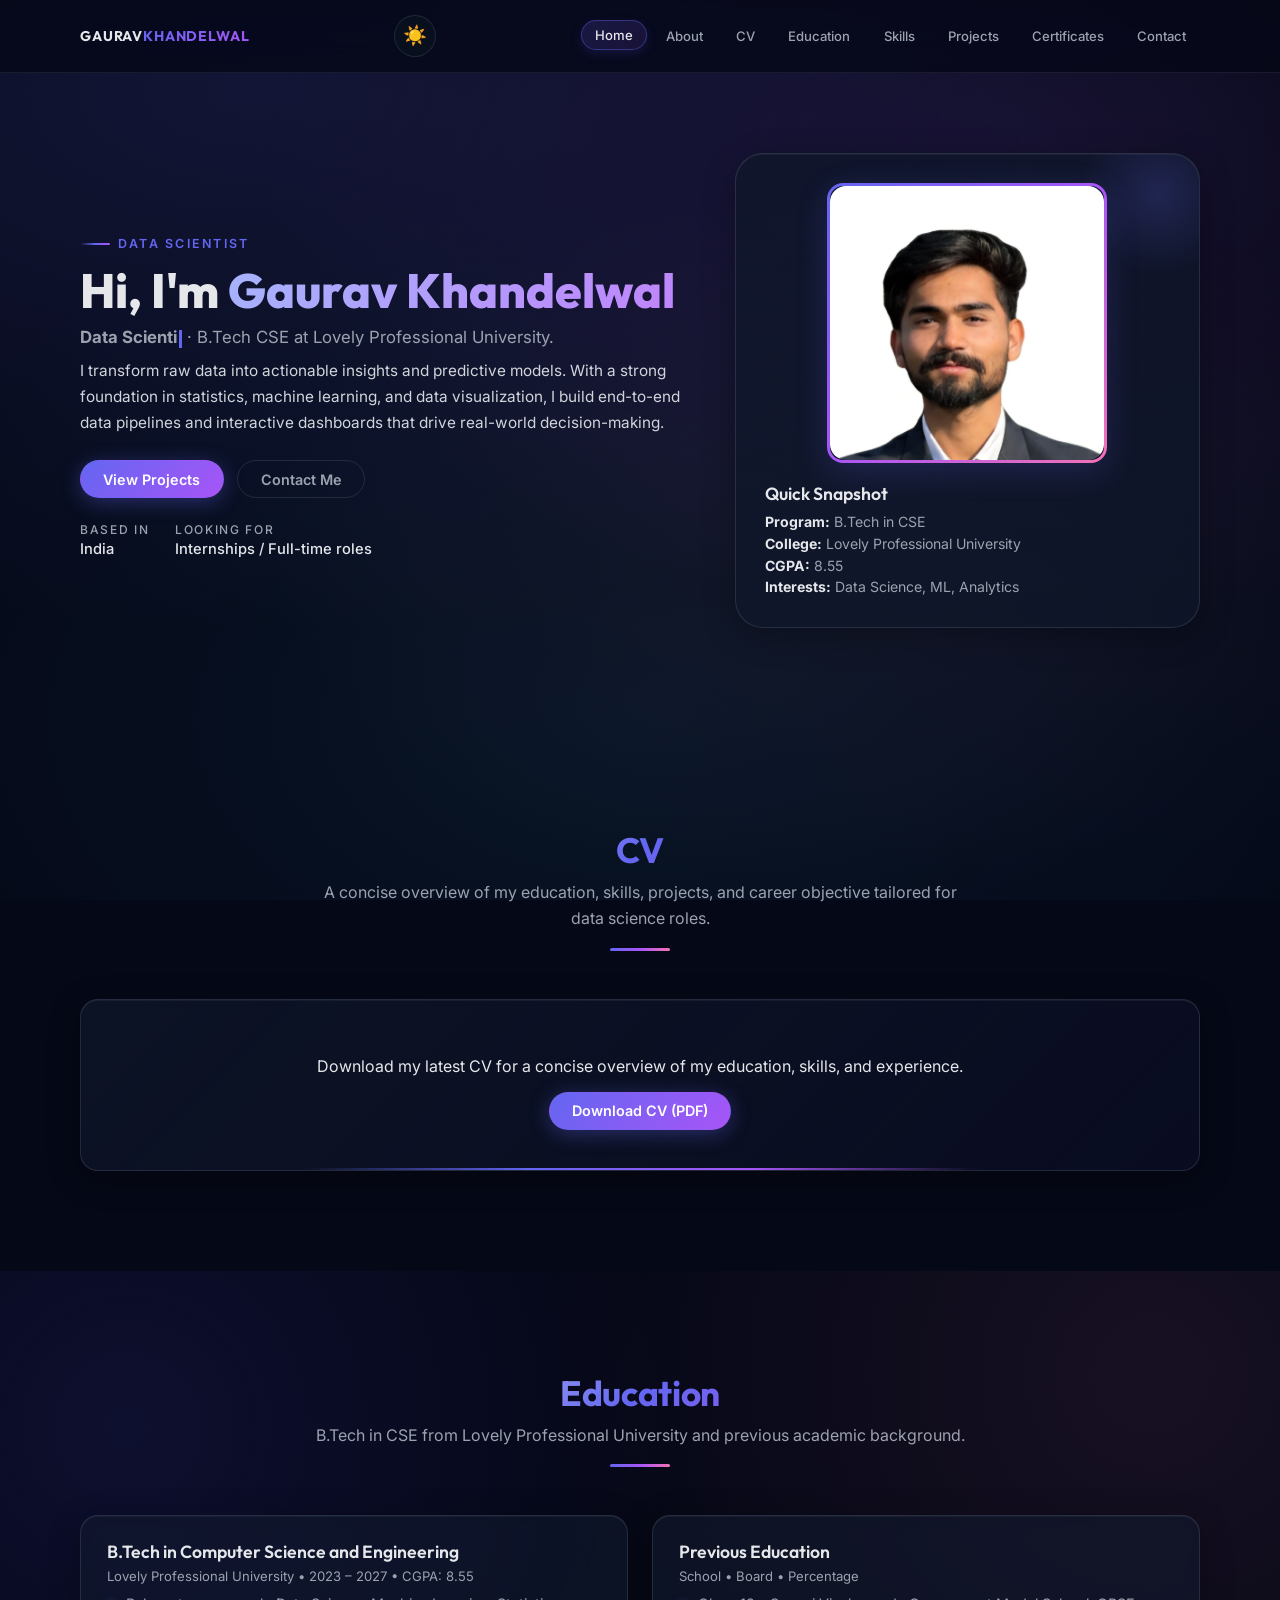
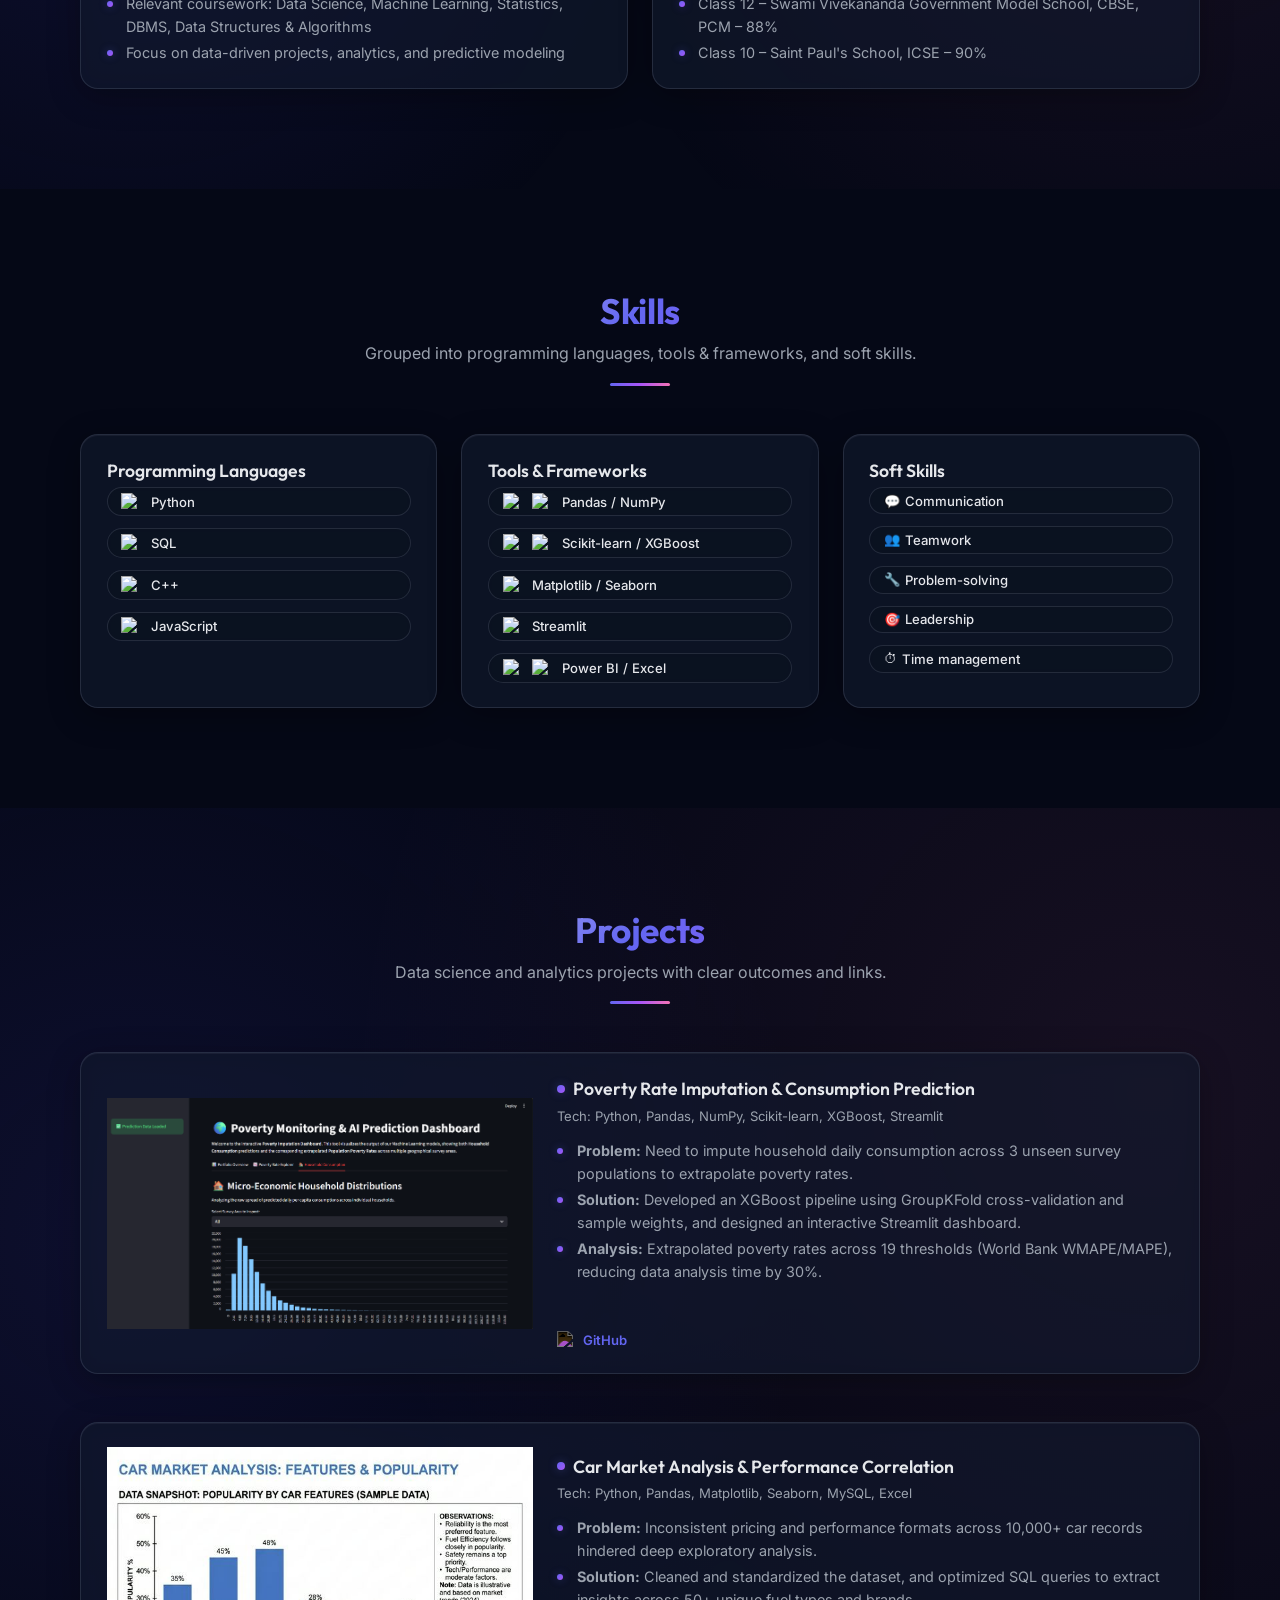
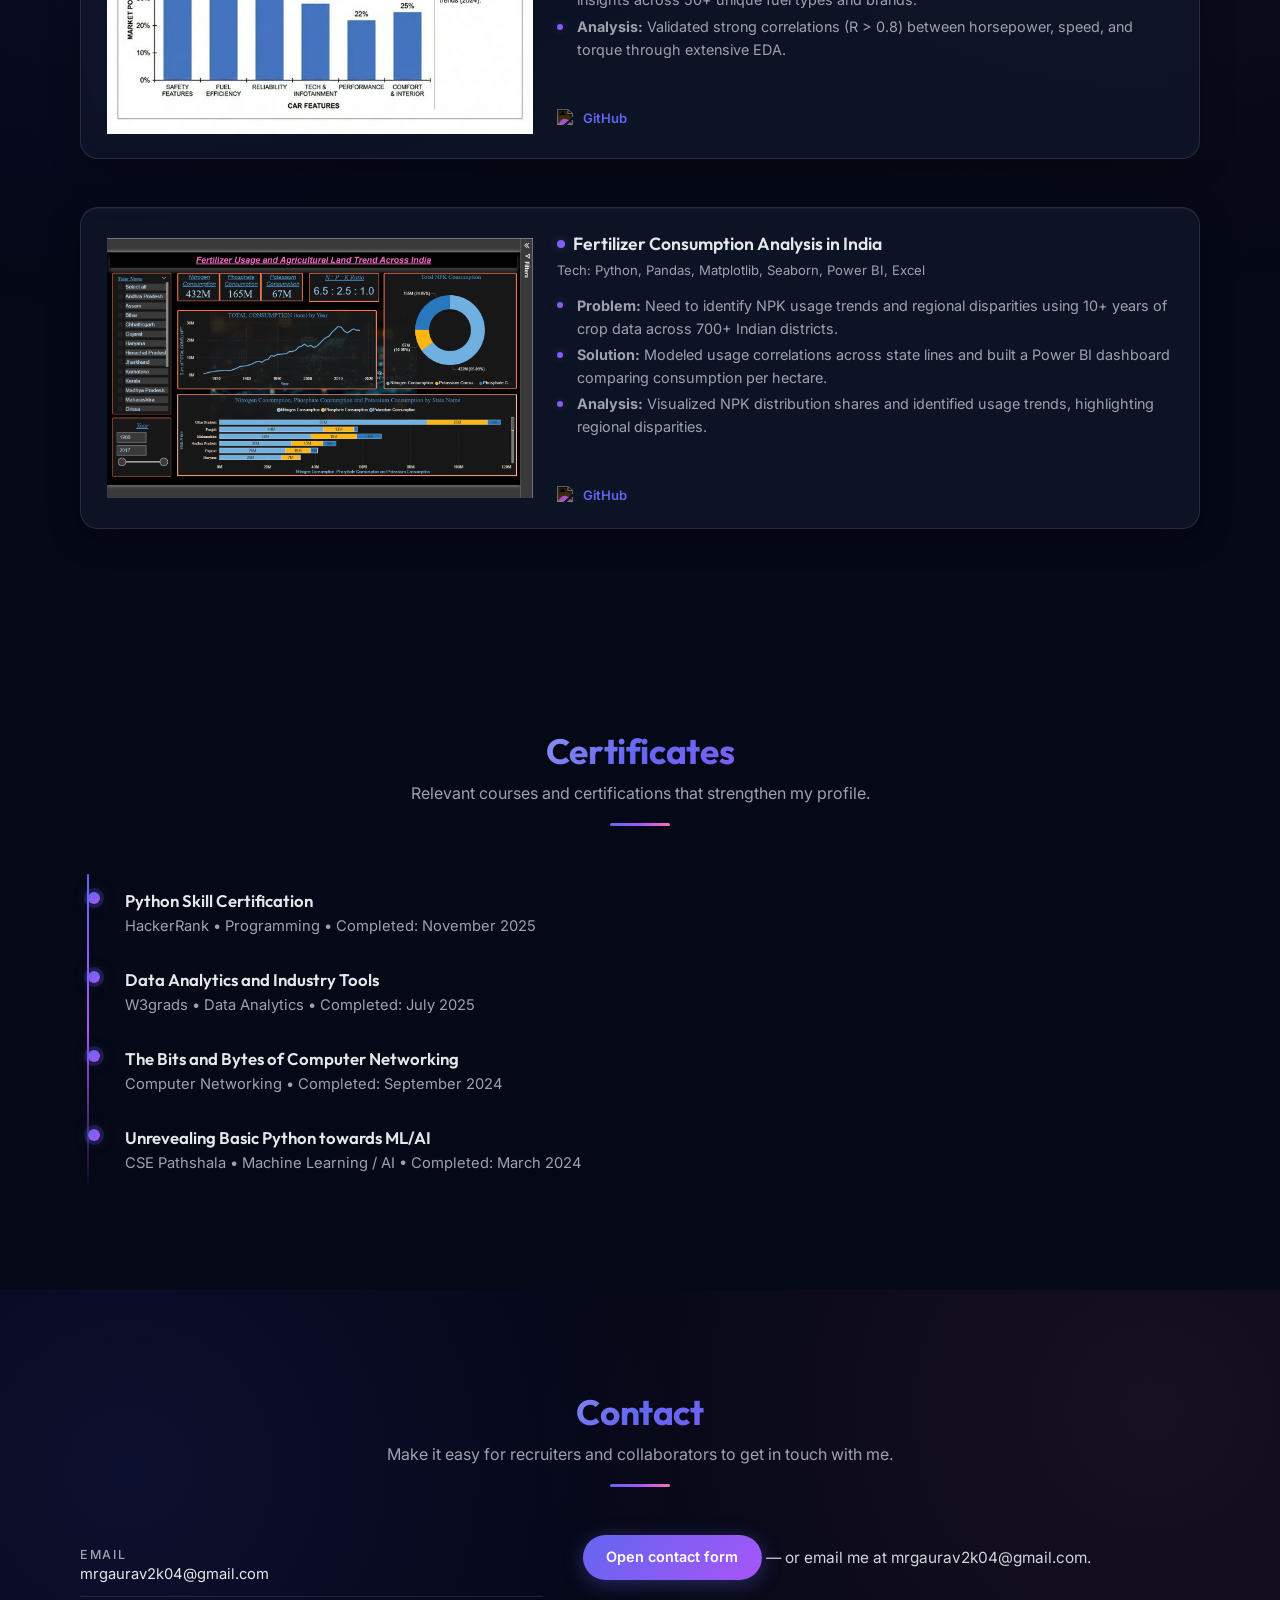
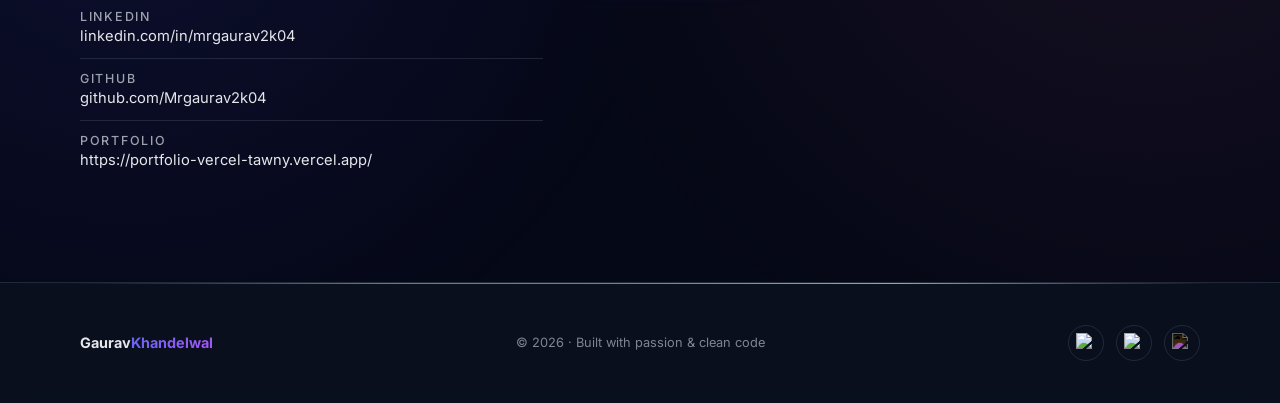
==== commit d09776e4: "Update portfolio" ====
--- a/index.html
+++ b/index.html
@@ -160,27 +160,38 @@
           <div class="card">
             <h3>Programming Languages</h3>
             <ul class="tag-list">
-              <li><img src="https://cdn.jsdelivr.net/gh/devicons/devicon@latest/icons/python/python-original.svg" alt="Python" class="skill-icon-img" /> Python</li>
-              <li><img src="https://cdn.jsdelivr.net/gh/devicons/devicon@latest/icons/mysql/mysql-original.svg" alt="SQL" class="skill-icon-img" /> SQL</li>
-              <li><img src="https://cdn.jsdelivr.net/gh/devicons/devicon@latest/icons/cplusplus/cplusplus-original.svg" alt="C++" class="skill-icon-img" /> C++</li>
-              <li><img src="https://cdn.jsdelivr.net/gh/devicons/devicon@latest/icons/javascript/javascript-original.svg" alt="JavaScript" class="skill-icon-img" /> JavaScript</li>
+              <li><img src="https://cdn.jsdelivr.net/gh/devicons/devicon@latest/icons/python/python-original.svg"
+                  alt="Python" class="skill-icon-img" /> Python</li>
+              <li><img src="https://cdn.jsdelivr.net/gh/devicons/devicon@latest/icons/mysql/mysql-original.svg"
+                  alt="SQL" class="skill-icon-img" /> SQL</li>
+              <li><img src="https://cdn.jsdelivr.net/gh/devicons/devicon@latest/icons/cplusplus/cplusplus-original.svg"
+                  alt="C++" class="skill-icon-img" /> C++</li>
+              <li><img
+                  src="https://cdn.jsdelivr.net/gh/devicons/devicon@latest/icons/javascript/javascript-original.svg"
+                  alt="JavaScript" class="skill-icon-img" /> JavaScript</li>
             </ul>
           </div>
           <div class="card">
             <h3>Tools & Frameworks</h3>
             <ul class="tag-list">
               <li>
-                <img src="https://cdn.jsdelivr.net/gh/devicons/devicon@latest/icons/pandas/pandas-original.svg" alt="Pandas" class="skill-icon-img" />
-                <img src="https://cdn.jsdelivr.net/gh/devicons/devicon@latest/icons/numpy/numpy-original.svg" alt="NumPy" class="skill-icon-img" />
+                <img src="https://cdn.jsdelivr.net/gh/devicons/devicon@latest/icons/pandas/pandas-original.svg"
+                  alt="Pandas" class="skill-icon-img" />
+                <img src="https://cdn.jsdelivr.net/gh/devicons/devicon@latest/icons/numpy/numpy-original.svg"
+                  alt="NumPy" class="skill-icon-img" />
                 Pandas / NumPy
               </li>
               <li>
-                <img src="https://cdn.jsdelivr.net/gh/devicons/devicon@latest/icons/scikitlearn/scikitlearn-original.svg" alt="Scikit-learn" class="skill-icon-img" />
-                <img src="https://upload.wikimedia.org/wikipedia/commons/6/69/XGBoost_logo.png" alt="XGBoost" class="skill-icon-img" />
+                <img
+                  src="https://cdn.jsdelivr.net/gh/devicons/devicon@latest/icons/scikitlearn/scikitlearn-original.svg"
+                  alt="Scikit-learn" class="skill-icon-img" />
+                <img src="https://upload.wikimedia.org/wikipedia/commons/6/69/XGBoost_logo.png" alt="XGBoost"
+                  class="skill-icon-img" />
                 Scikit-learn / XGBoost
               </li>
               <li>
-                <img src="https://cdn.jsdelivr.net/gh/devicons/devicon@latest/icons/matplotlib/matplotlib-original.svg" alt="Matplotlib" class="skill-icon-img" />
+                <img src="https://cdn.jsdelivr.net/gh/devicons/devicon@latest/icons/matplotlib/matplotlib-original.svg"
+                  alt="Matplotlib" class="skill-icon-img" />
                 Matplotlib / Seaborn
               </li>
               <li>
@@ -227,12 +238,17 @@
               <h3>Poverty Rate Imputation & Consumption Prediction</h3>
               <p class="meta">Tech: Python, Pandas, NumPy, Scikit-learn, XGBoost, Streamlit</p>
               <ul class="bullet-list">
-                <li><strong>Problem:</strong> Need to impute household daily consumption across 3 unseen survey populations to extrapolate poverty rates.</li>
-                <li><strong>Solution:</strong> Developed an XGBoost pipeline using GroupKFold cross-validation and sample weights, and designed an interactive Streamlit dashboard.</li>
-                <li><strong>Analysis:</strong> Extrapolated poverty rates across 19 thresholds (World Bank WMAPE/MAPE), reducing data analysis time by 30%.</li>
+                <li><strong>Problem:</strong> Need to impute household daily consumption across 3 unseen survey
+                  populations to extrapolate poverty rates.</li>
+                <li><strong>Solution:</strong> Developed an XGBoost pipeline using GroupKFold cross-validation and
+                  sample weights, and designed an interactive Streamlit dashboard.</li>
+                <li><strong>Analysis:</strong> Extrapolated poverty rates across 19 thresholds (World Bank WMAPE/MAPE),
+                  reducing data analysis time by 30%.</li>
               </ul>
               <div class="project-links">
-                <a href="https://github.com/Mrgaurav2k04/imputing-consumption-and-predict-poverty-rates" target="_blank" rel="noreferrer"><img src="https://cdn.simpleicons.org/github/181717" alt="GitHub" class="skill-icon-img theme-invert" /> GitHub</a>
+                <a href="https://github.com/Mrgaurav2k04/imputing-consumption-and-predict-poverty-rates" target="_blank"
+                  rel="noreferrer"><img src="https://cdn.simpleicons.org/github/181717" alt="GitHub"
+                    class="skill-icon-img theme-invert" /> GitHub</a>
               </div>
             </div>
           </article>
@@ -244,12 +260,17 @@
               <h3>Car Market Analysis & Performance Correlation</h3>
               <p class="meta">Tech: Python, Pandas, Matplotlib, Seaborn, MySQL, Excel</p>
               <ul class="bullet-list">
-                <li><strong>Problem:</strong> Inconsistent pricing and performance formats across 10,000+ car records hindered deep exploratory analysis.</li>
-                <li><strong>Solution:</strong> Cleaned and standardized the dataset, and optimized SQL queries to extract insights across 50+ unique fuel types and brands.</li>
-                <li><strong>Analysis:</strong> Validated strong correlations (R > 0.8) between horsepower, speed, and torque through extensive EDA.</li>
+                <li><strong>Problem:</strong> Inconsistent pricing and performance formats across 10,000+ car records
+                  hindered deep exploratory analysis.</li>
+                <li><strong>Solution:</strong> Cleaned and standardized the dataset, and optimized SQL queries to
+                  extract insights across 50+ unique fuel types and brands.</li>
+                <li><strong>Analysis:</strong> Validated strong correlations (R > 0.8) between horsepower, speed, and
+                  torque through extensive EDA.</li>
               </ul>
               <div class="project-links">
-                <a href="https://github.com/Mrgaurav2k04" target="_blank" rel="noreferrer"><img src="https://cdn.simpleicons.org/github/181717" alt="GitHub" class="skill-icon-img theme-invert" /> GitHub</a>
+                <a href="https://github.com/Mrgaurav2k04" target="_blank" rel="noreferrer"><img
+                    src="https://cdn.simpleicons.org/github/181717" alt="GitHub" class="skill-icon-img theme-invert" />
+                  GitHub</a>
               </div>
             </div>
           </article>
@@ -261,12 +282,17 @@
               <h3>Fertilizer Consumption Analysis in India</h3>
               <p class="meta">Tech: Python, Pandas, Matplotlib, Seaborn, Power BI, Excel</p>
               <ul class="bullet-list">
-                <li><strong>Problem:</strong> Need to identify NPK usage trends and regional disparities using 10+ years of crop data across 700+ Indian districts.</li>
-                <li><strong>Solution:</strong> Modeled usage correlations across state lines and built a Power BI dashboard comparing consumption per hectare.</li>
-                <li><strong>Analysis:</strong> Visualized NPK distribution shares and identified usage trends, highlighting regional disparities.</li>
+                <li><strong>Problem:</strong> Need to identify NPK usage trends and regional disparities using 10+ years
+                  of crop data across 700+ Indian districts.</li>
+                <li><strong>Solution:</strong> Modeled usage correlations across state lines and built a Power BI
+                  dashboard comparing consumption per hectare.</li>
+                <li><strong>Analysis:</strong> Visualized NPK distribution shares and identified usage trends,
+                  highlighting regional disparities.</li>
               </ul>
               <div class="project-links">
-                <a href="https://github.com/Mrgaurav2k04" target="_blank" rel="noreferrer"><img src="https://cdn.simpleicons.org/github/181717" alt="GitHub" class="skill-icon-img theme-invert" /> GitHub</a>
+                <a href="https://github.com/Mrgaurav2k04" target="_blank" rel="noreferrer"><img
+                    src="https://cdn.simpleicons.org/github/181717" alt="GitHub" class="skill-icon-img theme-invert" />
+                  GitHub</a>
               </div>
             </div>
           </article>
@@ -332,7 +358,7 @@
               </li>
               <li>
                 <span class="label">Portfolio</span>
-                <span>Current website (this page)</span>
+                <span>https://portfolio-vercel-tawny.vercel.app/</span>
               </li>
             </ul>
           </div>
@@ -350,11 +376,15 @@
       <div class="footer-brand">Gaurav<span>Khandelwal</span></div>
       <p class="footer-note">© <span id="year">2026</span> · Built with passion & clean code</p>
       <div class="footer-socials">
-        <a href="mailto:mrgaurav2k04@gmail.com" aria-label="Email" title="Email"><img src="https://cdn.simpleicons.org/gmail/EA4335" alt="Email" class="footer-icon" /></a>
+        <a href="mailto:mrgaurav2k04@gmail.com" aria-label="Email" title="Email"><img
+            src="https://cdn.simpleicons.org/gmail/EA4335" alt="Email" class="footer-icon" /></a>
         <a href="https://www.linkedin.com/in/mrgaurav2k04/" target="_blank" rel="noreferrer" aria-label="LinkedIn"
-          title="LinkedIn"><img src="https://cdn.jsdelivr.net/gh/devicons/devicon@latest/icons/linkedin/linkedin-original.svg" alt="LinkedIn" class="footer-icon" /></a>
+          title="LinkedIn"><img
+            src="https://cdn.jsdelivr.net/gh/devicons/devicon@latest/icons/linkedin/linkedin-original.svg"
+            alt="LinkedIn" class="footer-icon" /></a>
         <a href="https://github.com/Mrgaurav2k04" target="_blank" rel="noreferrer" aria-label="GitHub"
-          title="GitHub"><img src="https://cdn.simpleicons.org/github/181717" alt="GitHub" class="footer-icon theme-invert" /></a>
+          title="GitHub"><img src="https://cdn.simpleicons.org/github/181717" alt="GitHub"
+            class="footer-icon theme-invert" /></a>
       </div>
     </div>
   </footer>
@@ -362,4 +392,4 @@
   <script src="script.js"></script>
 </body>
 
-</html>
+</html>
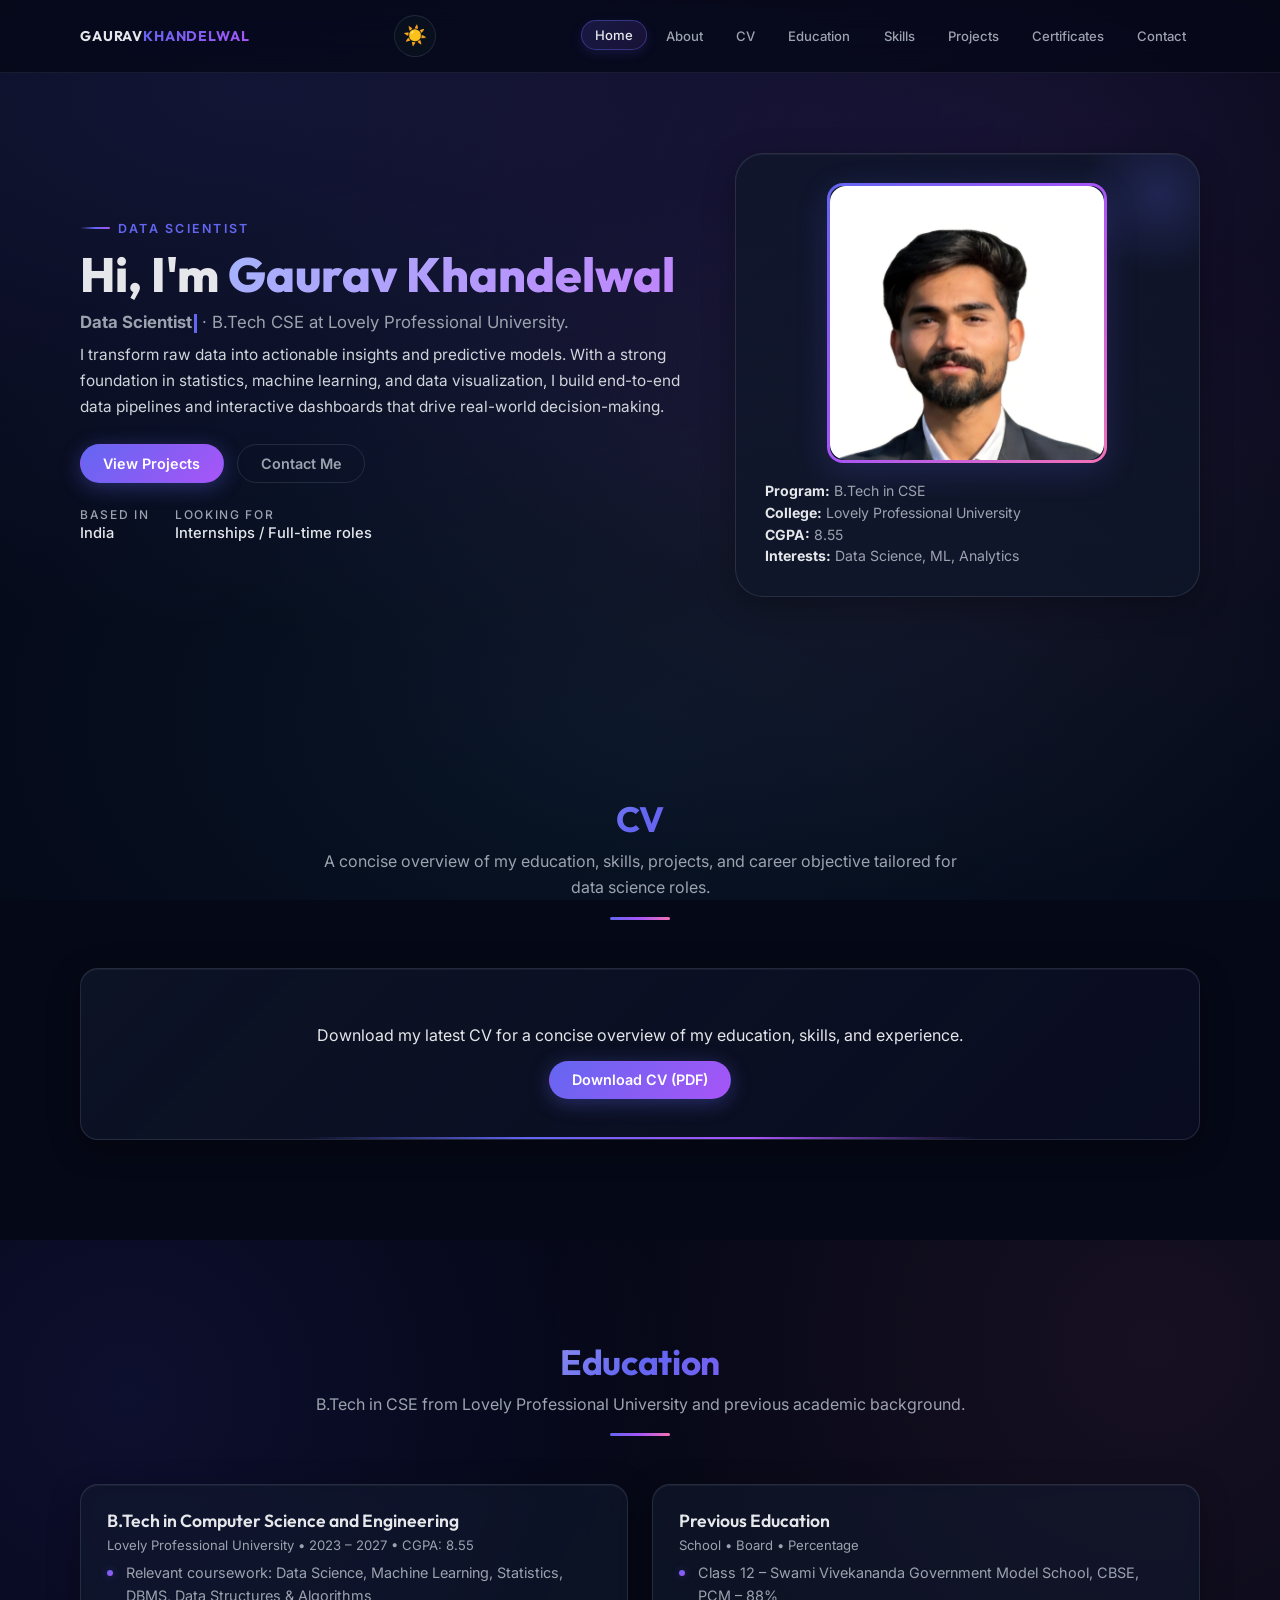
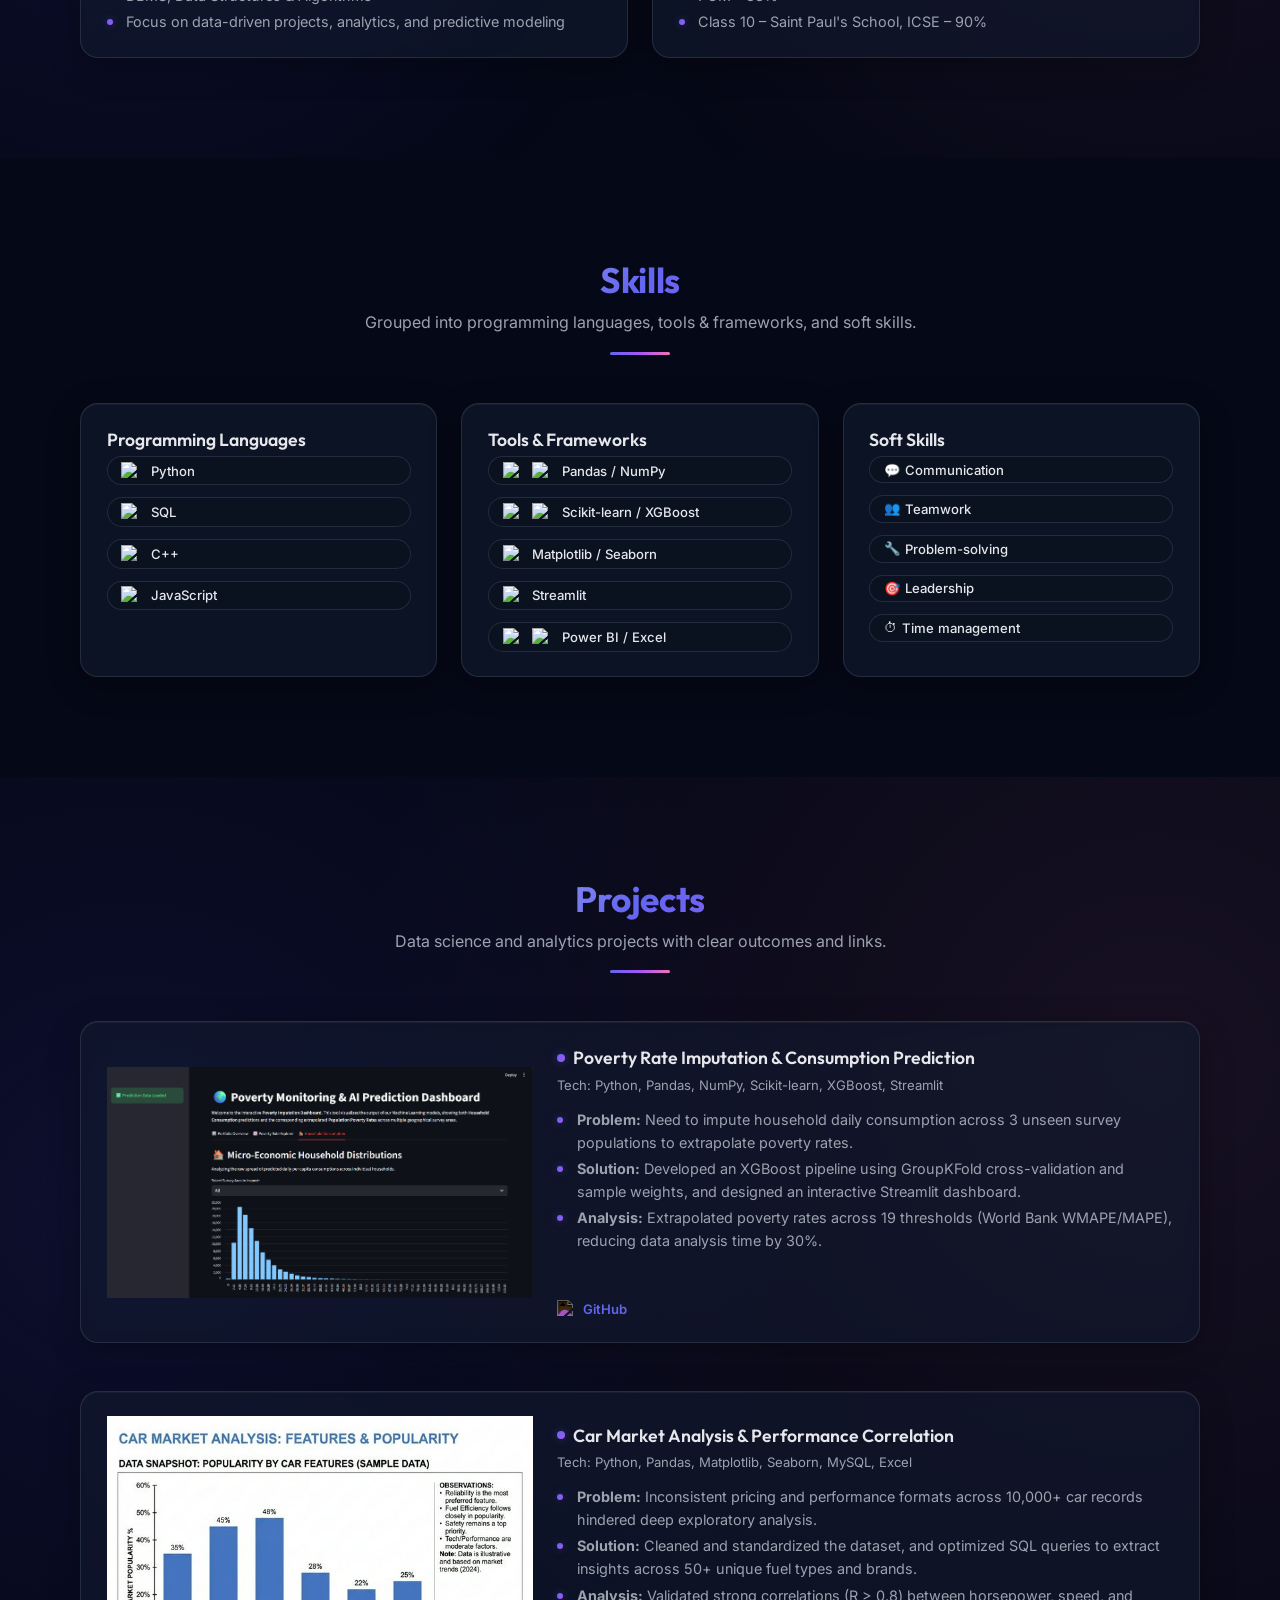
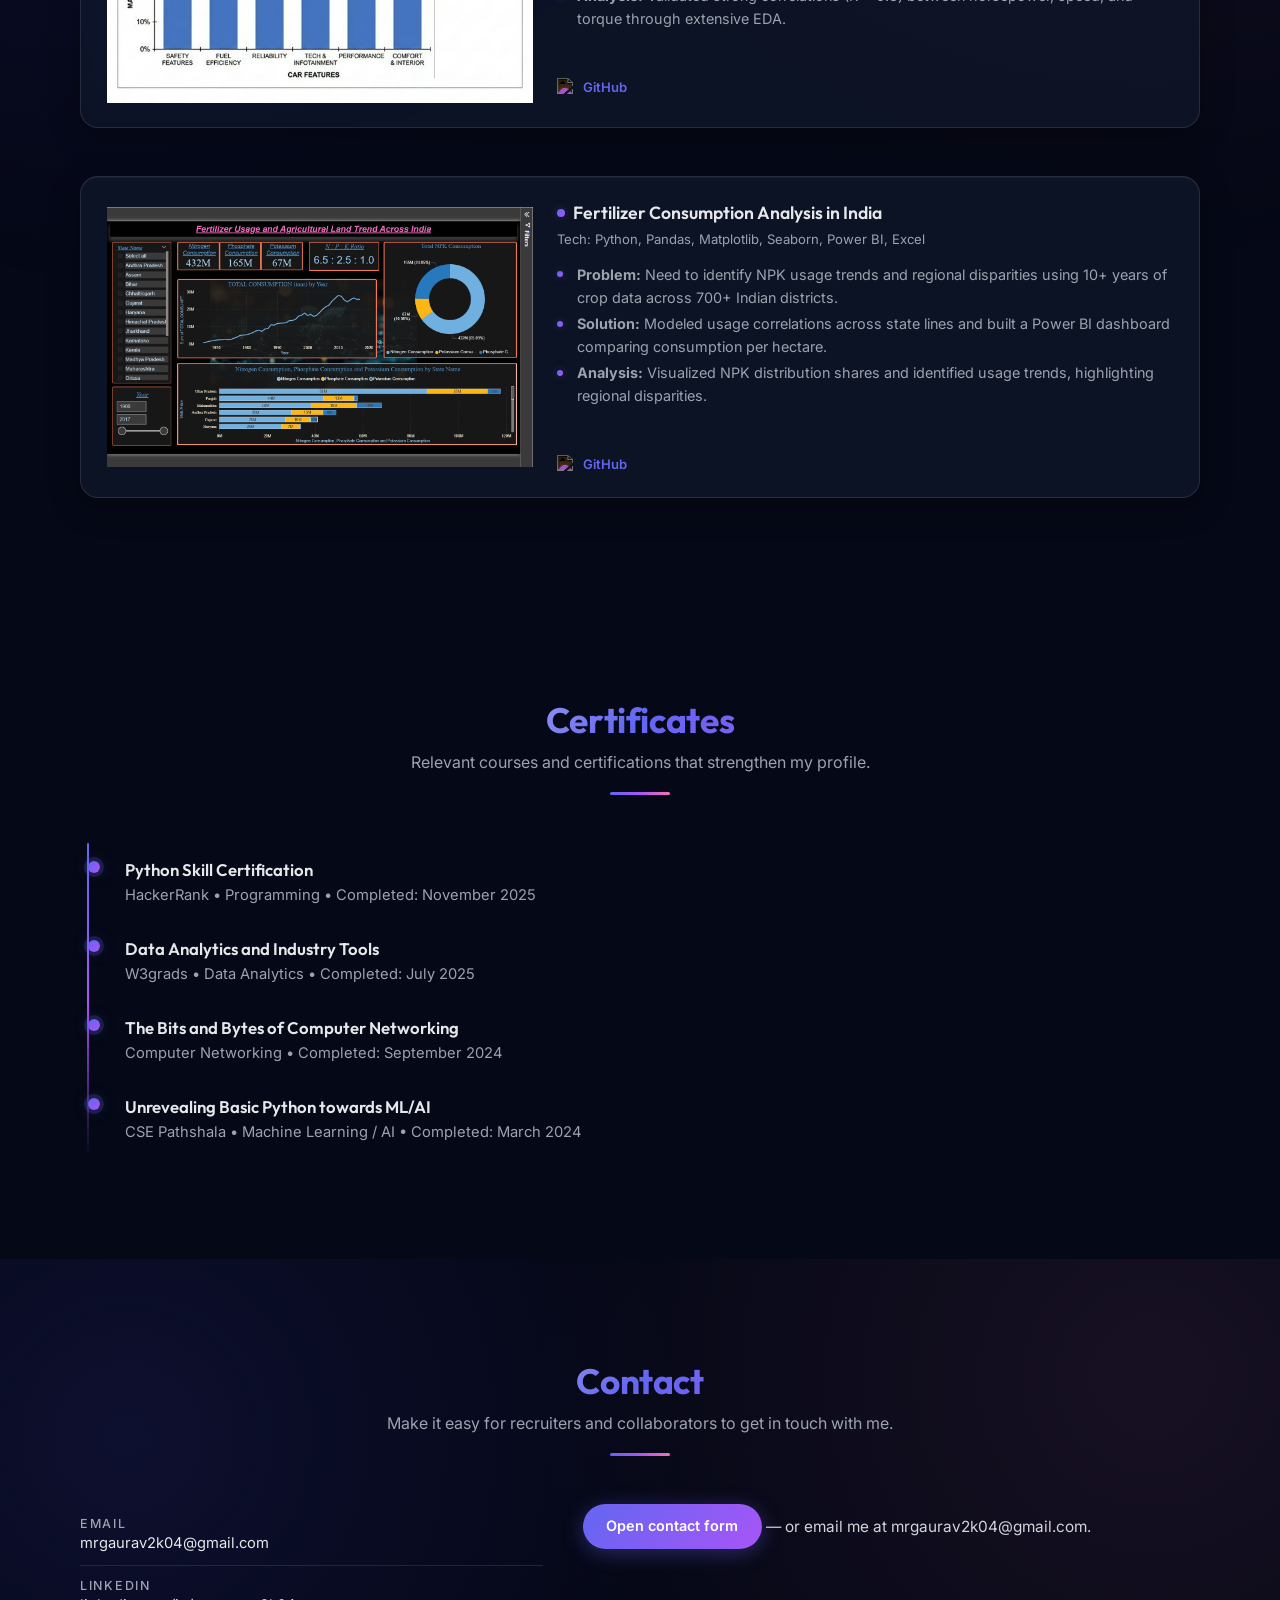
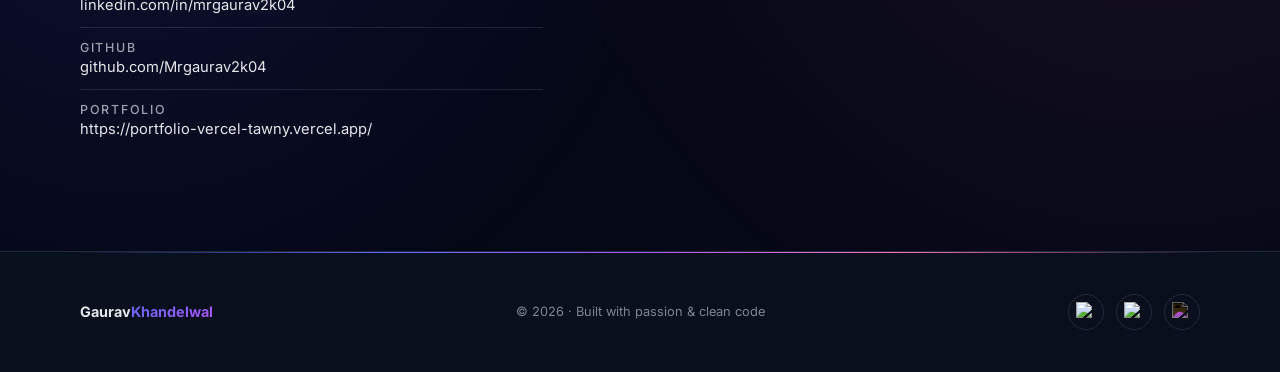
==== commit ed6d8b61: "Update index.html" ====
--- a/index.html
+++ b/index.html
@@ -78,7 +78,7 @@
             <img src="WhatsApp Image 2026-03-17 at 4.55.16 PM.jpeg" alt="Portrait of Gaurav Khandelwal" />
           </div>
           <div class="hero-card-body">
-            <h2>Quick Snapshot</h2>
+            
             <ul>
               <li><strong>Program:</strong> B.Tech in CSE</li>
               <li><strong>College:</strong> Lovely Professional University</li>
@@ -392,4 +392,4 @@
   <script src="script.js"></script>
 </body>
 
-</html>+</html>
